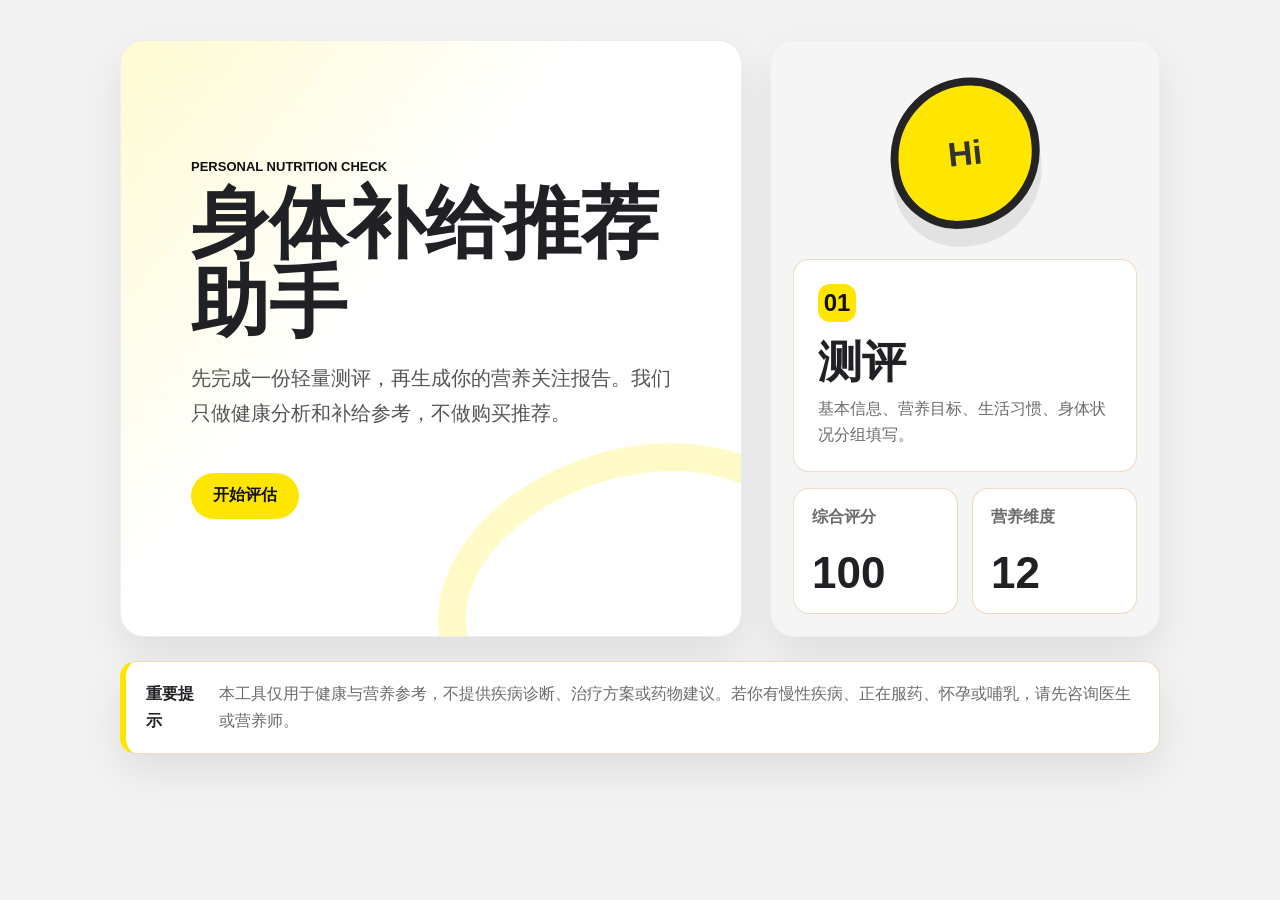
==== 2026_05/index.html @ 904994fc "111" ====
<!DOCTYPE html>
<html lang="zh-CN">
<head>
  <meta charset="UTF-8">
  <meta name="viewport" content="width=device-width, initial-scale=1.0">
  <title>身体补给推荐助手</title>
  <link rel="stylesheet" href="style.css">
</head>
<body>
  <main class="app-shell">
    <section class="hero" id="hero">
      <div class="hero-copy">
        <p class="eyebrow">Personal Nutrition Check</p>
        <h1>身体补给推荐助手</h1>
        <p class="hero-text">先完成一份轻量测评，再生成你的营养关注报告。我们只做健康分析和补给参考，不做购买推荐。</p>
        <div class="hero-actions">
          <button class="primary-btn" id="startBtn">开始评估</button>
        </div>
      </div>
      <div class="hero-panel" aria-label="评估摘要示意">
        <div class="lemon-orbit" aria-hidden="true">
          <div class="lemon-face">Hi</div>
        </div>
        <div class="wellness-card main">
          <span class="spark">01</span>
          <strong>测评</strong>
          <p>基本信息、营养目标、生活习惯、身体状况分组填写。</p>
        </div>
        <div class="mini-stats">
          <div class="metric-card peach">
            <span>综合评分</span>
            <strong>100</strong>
          </div>
          <div class="metric-card mint">
            <span>营养维度</span>
            <strong>12</strong>
          </div>
        </div>
      </div>
    </section>

    <section class="notice">
      <strong>重要提示</strong>
      <span>本工具仅用于健康与营养参考，不提供疾病诊断、治疗方案或药物建议。若你有慢性疾病、正在服药、怀孕或哺乳，请先咨询医生或营养师。</span>
    </section>

    <section class="assessment" id="assessment" hidden>
      <header class="assessment-header">
        <div>
          <p class="eyebrow">Questionnaire</p>
          <h2 id="stepTitle">基本信息</h2>
          <p class="step-hint" id="stepHint">先了解你的基础状态，后面的推荐会更准确。</p>
        </div>
        <span class="step-count" id="stepCount">1 / 4</span>
      </header>

      <nav class="stage-map" id="stageMap" aria-label="问卷阶段">
        <span>基本信息</span>
        <span>健康状况</span>
        <span>生活习惯</span>
        <span>生成报告</span>
      </nav>

      <div class="progress-track" aria-hidden="true">
        <div class="progress-fill" id="progressFill"></div>
      </div>
      <p class="form-message" id="formMessage" role="alert"></p>

      <form id="healthForm" novalidate>
        <div class="form-step active" data-step="0">
          <div class="field-grid">
            <label class="field">
              <span>性别</span>
              <select name="gender" required>
                <option value="">请选择</option>
                <option value="male">男</option>
                <option value="female">女</option>
                <option value="other">其他</option>
                <option value="unknown">不愿透露</option>
              </select>
            </label>
            <label class="field">
              <span>年龄段</span>
              <select name="ageGroup" required>
                <option value="">请选择</option>
                <option value="under18">18 岁以下</option>
                <option value="18-30">18-30</option>
                <option value="31-45">31-45</option>
                <option value="46-60">46-60</option>
                <option value="60plus">60 岁以上</option>
              </select>
            </label>
            <label class="field">
              <span>饮食类型</span>
              <select name="dietType" required>
                <option value="">请选择</option>
                <option value="normal">普通饮食</option>
                <option value="vegetarian">素食</option>
                <option value="vegan">纯素</option>
                <option value="lowSugar">控糖饮食</option>
                <option value="lowSalt">低盐饮食</option>
                <option value="highProtein">高蛋白饮食</option>
              </select>
            </label>
            <label class="field">
              <span>身高</span>
              <input type="number" name="height" min="120" max="230" placeholder="例如 168 cm" required>
            </label>
            <label class="field">
              <span>体重</span>
              <input type="number" name="weight" min="30" max="220" placeholder="例如 58 kg" required>
            </label>
            <fieldset class="field goal-field">
              <legend>主要目标（可多选）</legend>
              <div class="multi-choice-grid">
                <label class="choice chip-choice"><input type="checkbox" name="goals" value="energy">提升精力</label>
                <label class="choice chip-choice"><input type="checkbox" name="goals" value="skin">皮肤与状态</label>
                <label class="choice chip-choice"><input type="checkbox" name="goals" value="eye">护眼疲劳</label>
                <label class="choice chip-choice"><input type="checkbox" name="goals" value="fitness">运动恢复</label>
                <label class="choice chip-choice"><input type="checkbox" name="goals" value="immunity">免疫支持</label>
                <label class="choice chip-choice"><input type="checkbox" name="goals" value="general">综合健康</label>
              </div>
            </fieldset>
            <label class="field">
              <span>平均睡眠时长</span>
              <select name="sleepHours" required>
                <option value="">请选择</option>
                <option value="under5">少于 5 小时</option>
                <option value="5-6">5-6 小时</option>
                <option value="6-7">6-7 小时</option>
                <option value="7-8">7-8 小时</option>
                <option value="8plus">8 小时以上</option>
              </select>
            </label>
            <label class="field">
              <span>每周运动频率</span>
              <select name="exerciseFreq" required>
                <option value="">请选择</option>
                <option value="none">几乎不运动</option>
                <option value="1-2">1-2 次</option>
                <option value="3-4">3-4 次</option>
                <option value="5plus">5 次以上</option>
              </select>
            </label>
            <label class="field">
              <span>特殊状态</span>
              <select name="specialStatus" required>
                <option value="">请选择</option>
                <option value="none">无</option>
                <option value="pregnant">怀孕</option>
                <option value="preparing">备孕</option>
                <option value="breastfeeding">哺乳</option>
                <option value="unknown">不愿透露</option>
              </select>
            </label>
            <label class="field">
              <span>近期体检情况</span>
              <select name="checkup" required>
                <option value="">请选择</option>
                <option value="recent">半年内体检过</option>
                <option value="year">一年内体检过</option>
                <option value="long">超过一年未体检</option>
                <option value="never">很少体检</option>
              </select>
            </label>
          </div>
        </div>

        <div class="form-step" data-step="1">
          <div class="question-list" id="healthRiskQuestions"></div>
        </div>

        <div class="form-step" data-step="2">
          <div class="question-list" id="lifestyleQuestions"></div>
        </div>

        <div class="form-step" data-step="3">
          <div class="review-box">
            <div class="review-icon">OK</div>
            <h3>准备生成你的营养关注报告</h3>
            <p>报告会综合基础信息、健康风险、生活习惯和饮食偏好，给出关注维度、可能适合了解的营养素、食物优先建议和补剂注意事项。</p>
            <button class="primary-btn" type="button" id="submitBtn">生成建议</button>
          </div>
        </div>

        <footer class="form-actions">
          <button class="secondary-btn" type="button" id="prevBtn">上一步</button>
          <button class="primary-btn" type="button" id="nextBtn">下一步</button>
        </footer>
      </form>
    </section>

    <section class="results" id="results" hidden>
      <header class="results-header">
        <div>
          <p class="eyebrow">Personal Report</p>
          <h2>你的营养关注报告</h2>
          <p class="step-hint">这是一份参考报告，重点是帮助你发现习惯和营养关注点。</p>
        </div>
        <button class="secondary-btn" id="restartBtn">重新评估</button>
      </header>
      <section class="summary-page" id="summaryPage">
        <aside class="summary-panel">
          <h3>健康画像</h3>
          <div id="summaryTags" class="tag-list"></div>
          <div class="bmi-card" id="bmiCard"></div>
          <div class="supplement-push" id="supplementPush"></div>
          <div class="summary-advice" id="summaryAdvice"></div>
          <div class="score-list" id="scoreList"></div>
        </aside>
        <button class="primary-btn detail-report-btn" id="detailReportBtn" type="button">生成详细报告</button>
      </section>
      <div class="result-layout" id="detailReport" hidden>
        <div class="recommendation-area">
          <div class="safety-card" id="safetyCard"></div>
          <div class="analysis-card" id="analysisCard"></div>
          <div class="recommendation-grid" id="recommendationGrid"></div>
          <div class="action-card">
            <h3>下一步行动</h3>
            <ul id="actionList"></ul>
          </div>
        </div>
      </div>
    </section>
  </main>

  <script src="script.js"></script>
</body>
</html>
---- 2026_05/style.css ----
:root {
  color-scheme: light;
  --bg: #f2f2f2;
  --surface: #ffffff;
  --surface-strong: #ffffff;
  --surface-warm: #fff7d1;
  --ink: #202124;
  --muted: #6b6b6b;
  --line: #e6e6e6;
  --orange: #ffe600;
  --orange-dark: #202124;
  --coral: #ffe600;
  --yellow: #ffe600;
  --mint: #2dbb74;
  --blue: #5d8fd6;
  --red: #c6423a;
  --shadow: 0 18px 40px rgba(0, 0, 0, 0.08);
}

* {
  box-sizing: border-box;
}

body {
  margin: 0;
  font-family: "Microsoft YaHei", "PingFang SC", Arial, sans-serif;
  background: var(--bg);
  color: var(--ink);
}

button,
select,
input {
  font: inherit;
}

.app-shell {
  width: min(1160px, calc(100% - 32px));
  margin: 0 auto;
  padding: 40px 0 56px;
}

.hero {
  display: grid;
  grid-template-columns: minmax(0, 1.2fr) minmax(320px, 0.8fr);
  gap: 28px;
  align-items: stretch;
  min-height: 460px;
}

.hero-copy,
.hero-panel,
.assessment,
.results,
.notice {
  position: relative;
  overflow: hidden;
  background: rgba(255, 250, 244, 0.92);
  border: 1px solid rgba(240, 216, 190, 0.95);
  box-shadow: var(--shadow);
}

.hero-copy::before,
.assessment::before,
.results::before {
  content: "";
  position: absolute;
  inset: 0 0 auto;
  height: 8px;
  background: linear-gradient(90deg, var(--orange), var(--yellow), var(--mint), var(--blue));
}

.hero-copy {
  display: flex;
  flex-direction: column;
  justify-content: center;
  padding: clamp(34px, 6vw, 70px);
  border-radius: 18px;
}

.hero-copy::after {
  content: "";
  position: absolute;
  right: -70px;
  bottom: -54px;
  width: 260px;
  height: 170px;
  border: 22px solid rgba(255, 111, 97, 0.16);
  border-radius: 36px;
  transform: rotate(-18deg);
}

.eyebrow {
  margin: 0 0 10px;
  color: var(--orange-dark);
  font-size: 13px;
  font-weight: 800;
  letter-spacing: 0;
  text-transform: uppercase;
}

h1,
h2,
h3,
p {
  margin-top: 0;
}

h1 {
  max-width: 760px;
  margin-bottom: 18px;
  font-size: clamp(42px, 7vw, 78px);
  line-height: 1.02;
  letter-spacing: 0;
}

h2 {
  margin-bottom: 6px;
  font-size: 32px;
  line-height: 1.2;
}

h3 {
  margin-bottom: 12px;
  font-size: 20px;
}

.hero-text {
  position: relative;
  z-index: 1;
  max-width: 700px;
  color: var(--muted);
  font-size: 20px;
  line-height: 1.75;
}

.hero-actions {
  position: relative;
  z-index: 1;
  display: flex;
  flex-wrap: wrap;
  gap: 14px;
  align-items: center;
  margin-top: 22px;
}

.primary-btn,
.secondary-btn {
  min-height: 46px;
  border: 0;
  border-radius: 12px;
  padding: 0 22px;
  cursor: pointer;
  font-weight: 800;
  transition: transform 0.18s ease, background 0.18s ease, border-color 0.18s ease, box-shadow 0.18s ease;
}

.primary-btn {
  background: linear-gradient(135deg, var(--orange), var(--coral));
  color: #fff;
  box-shadow: 0 12px 24px rgba(240, 122, 63, 0.25);
}

.primary-btn:hover {
  transform: translateY(-2px);
  box-shadow: 0 16px 30px rgba(240, 122, 63, 0.3);
}

.secondary-btn {
  background: var(--surface-strong);
  color: var(--orange-dark);
  border: 1px solid var(--line);
}

.secondary-btn:hover {
  border-color: var(--orange);
  transform: translateY(-1px);
}

.ghost-link {
  color: var(--orange-dark);
  font-weight: 800;
  text-decoration: none;
}

.hero-chips,
.vibe-strip,
.tag-list,
.nutrients {
  display: flex;
  flex-wrap: wrap;
  gap: 8px;
}

.hero-chips {
  position: relative;
  z-index: 1;
  margin-top: 26px;
}

.hero-chips span,
.vibe-strip span,
.tag,
.nutrient {
  display: inline-flex;
  align-items: center;
  min-height: 32px;
  border-radius: 999px;
  padding: 0 12px;
  background: rgba(255, 233, 201, 0.95);
  color: var(--orange-dark);
  font-size: 14px;
  font-weight: 800;
}

.hero-panel {
  display: grid;
  gap: 16px;
  padding: 22px;
  border-radius: 18px;
}

.wellness-card,
.metric-card {
  border: 1px solid rgba(240, 216, 190, 0.95);
  border-radius: 16px;
  background: var(--surface-strong);
}

.wellness-card.main {
  min-height: 210px;
  padding: 24px;
  background:
    linear-gradient(135deg, rgba(255, 233, 201, 0.95), rgba(255, 250, 244, 0.92)),
    var(--surface-warm);
}

.spark {
  display: inline-flex;
  width: 38px;
  height: 38px;
  align-items: center;
  justify-content: center;
  margin-bottom: 18px;
  border-radius: 12px;
  background: var(--mint);
  color: #fff;
  font-size: 24px;
  font-weight: 900;
}

.wellness-card strong {
  display: block;
  font-size: 66px;
  line-height: 1;
}

.wellness-card p {
  margin: 12px 0 0;
  color: var(--muted);
  line-height: 1.6;
}

.mini-stats {
  display: grid;
  grid-template-columns: repeat(2, minmax(0, 1fr));
  gap: 14px;
}

.metric-card {
  display: flex;
  min-height: 126px;
  flex-direction: column;
  justify-content: space-between;
  padding: 18px;
}

.metric-card.peach {
  background: #fff0df;
}

.metric-card.mint {
  background: #e5f6ee;
}

.metric-card span {
  color: var(--muted);
  font-weight: 800;
}

.metric-card strong {
  font-size: 44px;
  line-height: 1;
}

.notice {
  display: flex;
  gap: 14px;
  margin: 24px 0;
  padding: 18px 20px;
  border-left: 6px solid var(--yellow);
  border-radius: 16px;
  line-height: 1.7;
}

.notice span,
.step-hint {
  color: var(--muted);
}

.assessment,
.results {
  border-radius: 18px;
  padding: 30px;
}

.assessment-header,
.results-header,
.form-actions {
  display: flex;
  align-items: center;
  justify-content: space-between;
  gap: 16px;
}

.step-count {
  color: var(--orange-dark);
  font-size: 22px;
  font-weight: 900;
}

.progress-track {
  height: 12px;
  margin: 20px 0 16px;
  overflow: hidden;
  border-radius: 999px;
  background: #f7dfc7;
}

.progress-fill {
  height: 100%;
  width: 25%;
  border-radius: inherit;
  background: linear-gradient(90deg, var(--orange), var(--yellow), var(--mint));
  transition: width 0.25s ease;
}

.form-message {
  min-height: 24px;
  margin-bottom: 12px;
  color: var(--red);
  font-weight: 800;
}

.form-step {
  display: none;
}

.form-step.active {
  display: block;
}

.field-grid {
  display: grid;
  grid-template-columns: repeat(2, minmax(0, 1fr));
  gap: 16px;
}

.field,
.question-card,
.review-box,
.safety-card,
.analysis-card,
.action-card,
.summary-panel,
.recommend-card {
  border: 1px solid var(--line);
  border-radius: 16px;
  background: rgba(255, 255, 255, 0.78);
}

.field,
.question-card {
  transition: border-color 0.18s ease, box-shadow 0.18s ease, transform 0.18s ease;
}

.field {
  display: grid;
  gap: 10px;
  padding: 16px;
}

.field span,
.question-title,
.mini-title {
  font-weight: 900;
}

.mini-title {
  margin-top: 14px;
  margin-bottom: 8px;
  color: var(--orange-dark);
  font-size: 13px;
}

select {
  width: 100%;
  min-height: 44px;
  border: 1px solid var(--line);
  border-radius: 12px;
  padding: 0 12px;
  background: #fff;
  color: var(--ink);
}

.question-list {
  display: grid;
  gap: 14px;
}

.question-card {
  padding: 16px;
}

.question-card:hover,
.field:hover {
  transform: translateY(-1px);
  box-shadow: 0 12px 26px rgba(132, 72, 28, 0.08);
}

.is-missing {
  border-color: var(--red);
  box-shadow: 0 0 0 4px rgba(198, 66, 58, 0.12);
}

.option-row {
  display: grid;
  grid-template-columns: repeat(4, minmax(0, 1fr));
  gap: 10px;
  margin-top: 12px;
}

.option-row.frequency {
  grid-template-columns: repeat(5, minmax(0, 1fr));
}

.choice {
  position: relative;
  display: flex;
  min-height: 44px;
  align-items: center;
  justify-content: center;
  border: 1px solid var(--line);
  border-radius: 12px;
  padding: 8px 10px;
  background: rgba(255, 250, 244, 0.7);
  color: var(--muted);
  cursor: pointer;
  text-align: center;
  transition: background 0.18s ease, border-color 0.18s ease, color 0.18s ease, transform 0.18s ease;
}

.choice:hover {
  border-color: var(--orange);
  transform: translateY(-1px);
}

.choice input {
  position: absolute;
  opacity: 0;
  pointer-events: none;
}

.choice:has(input:checked) {
  background: #ffe2c2;
  border-color: var(--orange);
  color: var(--orange-dark);
  font-weight: 900;
}

.review-box {
  padding: 34px;
  text-align: center;
}

.review-icon {
  display: inline-flex;
  width: 58px;
  height: 58px;
  align-items: center;
  justify-content: center;
  margin-bottom: 14px;
  border-radius: 18px;
  background: linear-gradient(135deg, var(--mint), var(--blue));
  color: #fff;
  font-weight: 900;
}

.review-box p,
.safety-card p,
.analysis-card p,
.recommend-card p,
.action-card li {
  color: var(--muted);
  line-height: 1.7;
}

.form-actions {
  margin-top: 24px;
}

.result-layout {
  display: grid;
  grid-template-columns: 1fr;
  gap: 20px;
  margin-top: 22px;
}

.summary-page {
  display: grid;
  gap: 22px;
  max-width: 720px;
  margin: 22px auto 0;
}

.summary-page .summary-panel {
  min-height: 620px;
}

.detail-report-btn {
  width: min(420px, 100%);
  margin: 0 auto;
}

.summary-panel,
.safety-card,
.analysis-card,
.action-card,
.recommend-card {
  padding: 18px;
}

.recommendation-area {
  display: grid;
  gap: 16px;
}

.safety-card {
  border-left: 6px solid var(--yellow);
}

.safety-card.high-risk {
  border-left-color: var(--red);
}

.recommendation-grid {
  display: grid;
  grid-template-columns: repeat(2, minmax(0, 1fr));
  gap: 16px;
}

.level {
  display: inline-flex;
  margin-bottom: 10px;
  border-radius: 999px;
  padding: 6px 10px;
  background: rgba(93, 143, 214, 0.14);
  color: var(--blue);
  font-size: 13px;
  font-weight: 900;
}

.level.high {
  background: rgba(240, 122, 63, 0.16);
  color: var(--orange-dark);
}

.nutrient {
  background: #fff0df;
}

.food-line {
  margin-bottom: 0;
}

.score-list {
  display: grid;
  gap: 12px;
  margin-top: 20px;
}

.score-row {
  display: grid;
  grid-template-columns: 1fr auto;
  gap: 8px;
  align-items: center;
}

.score-row span {
  color: var(--muted);
  font-size: 14px;
  font-weight: 800;
}

.score-row strong {
  color: var(--orange-dark);
}

.score-bar {
  grid-column: 1 / -1;
  height: 9px;
  overflow: hidden;
  border-radius: 999px;
  background: #f7dfc7;
}

.score-bar i {
  display: block;
  height: 100%;
  border-radius: inherit;
  background: linear-gradient(90deg, var(--orange), var(--yellow));
}

.action-card ul {
  margin: 0;
  padding-left: 20px;
}

@media (max-width: 860px) {
  .app-shell {
    width: min(100% - 20px, 720px);
    padding: 20px 0 40px;
  }

  .hero,
  .result-layout,
  .recommendation-grid,
  .field-grid,
  .mini-stats {
    grid-template-columns: 1fr;
  }

  .hero {
    min-height: auto;
  }

  .hero-copy,
  .assessment,
  .results {
    padding: 22px;
  }

  .notice,
  .assessment-header,
  .results-header,
  .form-actions {
    align-items: stretch;
    flex-direction: column;
  }

  .option-row,
  .option-row.frequency {
    grid-template-columns: 1fr 1fr;
  }

  .primary-btn,
  .secondary-btn {
    width: 100%;
  }
}

@media (max-width: 460px) {
  h1 {
    font-size: 38px;
  }

  h2 {
    font-size: 28px;
  }

  .option-row,
  .option-row.frequency {
    grid-template-columns: 1fr;
  }
}

/* LemonBox-inspired assessment styling: clean, bright, and non-commercial. */
.app-shell {
  width: min(1040px, calc(100% - 28px));
}

.hero {
  grid-template-columns: minmax(0, 1fr) 390px;
}

.hero-copy,
.hero-panel,
.assessment,
.results {
  border-radius: 24px;
  border-color: #eeeeee;
}

.hero-copy::before,
.assessment::before,
.results::before {
  height: 0;
}

.hero-copy {
  background:
    linear-gradient(130deg, rgba(255, 230, 0, 0.18), transparent 42%),
    #ffffff;
}

.hero-copy::after {
  right: -88px;
  bottom: -90px;
  width: 340px;
  height: 220px;
  border: 28px solid rgba(255, 230, 0, 0.22);
  border-radius: 50%;
}

.eyebrow {
  color: #111111;
}

.hero-text {
  color: #555555;
}

.primary-btn {
  border-radius: 999px;
  background: var(--yellow);
  color: #111111;
  box-shadow: none;
}

.primary-btn:hover {
  background: #ffed32;
  box-shadow: 0 12px 28px rgba(255, 230, 0, 0.32);
}

.secondary-btn {
  border-radius: 999px;
  color: #111111;
}

.hero-panel {
  background: #f5f5f5;
}

.lemon-orbit {
  display: grid;
  min-height: 180px;
  place-items: center;
}

.lemon-face {
  display: grid;
  width: 150px;
  height: 150px;
  place-items: center;
  border: 8px solid #242424;
  border-radius: 56% 48% 54% 46%;
  background: var(--yellow);
  color: #333333;
  font-size: 34px;
  font-weight: 900;
  box-shadow: 0 18px 0 rgba(0, 0, 0, 0.08);
  transform: rotate(-6deg);
}

.wellness-card.main {
  min-height: auto;
  background: #ffffff;
}

.wellness-card strong {
  font-size: 44px;
}

.spark {
  background: var(--yellow);
  color: #111111;
}

.metric-card.peach,
.metric-card.mint {
  background: #ffffff;
}

.vibe-strip span,
.tag,
.nutrient {
  background: #f6f6f6;
  color: #252525;
}

.notice {
  background: #ffffff;
  border-left-color: var(--yellow);
}

.assessment {
  min-height: 720px;
  background: #f3f3f3;
}

.assessment-header {
  padding-bottom: 10px;
  text-align: center;
}

.assessment-header > div {
  width: 100%;
}

.step-count {
  min-width: 62px;
  color: #202124;
}

.stage-map {
  display: grid;
  grid-template-columns: repeat(4, 1fr);
  gap: 10px;
  margin: 12px 0 18px;
}

.stage-map span {
  position: relative;
  display: grid;
  min-height: 42px;
  place-items: center;
  color: #777777;
  font-size: 14px;
  font-weight: 900;
}

.stage-map span::before {
  content: "";
  width: 18px;
  height: 18px;
  margin-bottom: 4px;
  border: 3px solid #2a2a2a;
  border-radius: 50%;
  background: #f3f3f3;
}

.stage-map span.is-done::before,
.stage-map span.is-current::before {
  border-color: var(--yellow);
  background: var(--yellow);
}

.stage-map span.is-done::after {
  content: "✓";
  position: absolute;
  top: 1px;
  color: #111111;
  font-size: 18px;
}

.progress-track {
  height: 18px;
  margin-top: 8px;
  background: #ffffff;
}

.progress-fill {
  background: var(--yellow);
}

.field-grid {
  max-width: 760px;
  margin: 0 auto;
}

.field,
.question-card {
  background: transparent;
  border: 0;
  box-shadow: none;
}

.field:hover,
.question-card:hover {
  transform: none;
  box-shadow: none;
}

.field span,
.question-title {
  display: block;
  margin-bottom: 20px;
  color: #202124;
  font-size: clamp(24px, 4vw, 38px);
  line-height: 1.25;
  text-align: center;
}

.field-grid .field {
  padding: 18px;
  border-radius: 22px;
  background: #ffffff;
}

.field-grid .field span {
  margin-bottom: 8px;
  color: #5f5f5f;
  font-size: 15px;
  line-height: 1.4;
  text-align: left;
}

.field-grid select,
.field-grid input {
  min-height: 54px;
  border: 1px solid #efefef;
  font-size: 17px;
  font-weight: 700;
}

select,
input,
.choice {
  min-height: 76px;
  border: 0;
  border-radius: 999px;
  background: #ffffff;
  color: #202124;
  font-size: 22px;
  font-weight: 800;
}

input {
  width: 100%;
  padding: 0 22px;
}

.goal-field {
  grid-column: 1 / -1;
}

.goal-field legend {
  margin-bottom: 12px;
  color: #5f5f5f;
  font-size: 15px;
  font-weight: 900;
}

.multi-choice-grid {
  display: grid;
  grid-template-columns: repeat(3, minmax(0, 1fr));
  gap: 12px;
}

.chip-choice {
  min-height: 58px;
  font-size: 17px;
}

.option-row,
.option-row.frequency {
  grid-template-columns: repeat(2, minmax(0, 1fr));
  max-width: 760px;
  margin: 0 auto;
}

.choice:has(input:checked) {
  background: #202124;
  color: #ffffff;
  border-color: #202124;
}

.form-actions {
  max-width: 620px;
  margin: 32px auto 0;
}

.review-box {
  max-width: 720px;
  margin: 0 auto;
  background: #ffffff;
}

.review-icon {
  background: var(--yellow);
  color: #111111;
}

.results {
  background: #f3f3f3;
}

.result-layout {
  grid-template-columns: 300px minmax(0, 1fr);
}

.summary-panel,
.safety-card,
.analysis-card,
.action-card,
.recommend-card {
  border: 0;
  border-radius: 22px;
  background: #ffffff;
}

.bmi-card,
.supplement-push,
.summary-advice {
  margin-top: 18px;
  padding: 16px;
  border-radius: 18px;
  background: #f7f7f7;
}

.bmi-card span {
  color: #777777;
  font-size: 13px;
  font-weight: 900;
}

.bmi-card strong {
  display: block;
  margin: 8px 0;
  font-size: 42px;
  line-height: 1;
  text-decoration: underline;
  text-decoration-color: var(--yellow);
  text-decoration-thickness: 9px;
  text-underline-offset: -4px;
}

.bmi-card p,
.supplement-push p,
.summary-advice li {
  margin-bottom: 0;
  color: #666666;
  line-height: 1.65;
}

.supplement-push h4,
.summary-advice h4 {
  margin: 0 0 8px;
  font-size: 18px;
}

.summary-advice ul {
  margin: 0;
  padding-left: 20px;
}

.push-list {
  display: flex;
  flex-wrap: wrap;
  gap: 8px;
  margin-top: 12px;
}

.push-list span {
  display: inline-flex;
  min-height: 32px;
  align-items: center;
  border-radius: 999px;
  padding: 0 12px;
  background: var(--yellow);
  color: #111111;
  font-size: 13px;
  font-weight: 900;
}

.analysis-card {
  padding: 24px;
}

.report-score {
  display: grid;
  grid-template-columns: minmax(0, 1fr) 280px;
  gap: 22px;
  align-items: center;
}

.report-score h3 strong {
  display: inline-block;
  margin-left: 6px;
  font-size: 64px;
  line-height: 0.9;
  text-decoration: underline;
  text-decoration-color: var(--yellow);
  text-decoration-thickness: 12px;
  text-underline-offset: -5px;
}

.report-score h3 span {
  color: #777777;
  font-size: 22px;
}

.radar-chart {
  width: 100%;
  max-width: 280px;
}

.radar-grid polygon {
  fill: none;
  stroke: #d4d4d4;
  stroke-width: 2;
}

.radar-grid line {
  stroke: #dfdfdf;
}

.radar-grid text {
  fill: #555555;
  font-size: 13px;
  text-anchor: middle;
}

.radar-area {
  fill: rgba(255, 230, 0, 0.62);
  stroke: #ffe600;
  stroke-width: 3;
}

.radar-total {
  fill: #111111;
  font-size: 42px;
  text-anchor: middle;
}

.plan-card {
  display: grid;
  grid-template-columns: 150px minmax(0, 1fr);
  gap: 18px;
  padding: 18px;
}

.plan-visual {
  position: relative;
  min-height: 168px;
  border-radius: 14px;
  background: #f7e1e6;
  overflow: hidden;
}

.plan-visual img {
  width: 100%;
  height: 100%;
  display: block;
  object-fit: cover;
}

.plan-visual.eye,
.plan-visual.hydration,
.plan-visual.sleep {
  background: #e5f2f8;
}

.plan-visual.bone,
.plan-visual.fitness,
.plan-visual.heart {
  background: #c8eda4;
}

.plan-visual.sugar,
.plan-visual.digestive,
.plan-visual.fiber {
  background: #fff1b8;
}

.plan-visual.stress,
.plan-visual.skin,
.plan-visual.antioxidant {
  background: #f7dce4;
}

.plan-content h3 {
  font-size: 26px;
}

@keyframes floatLemon {
  0%, 100% {
    transform: translateY(0) rotate(-6deg);
  }
  50% {
    transform: translateY(-12px) rotate(4deg);
  }
}

@keyframes softPop {
  from {
    opacity: 0;
    transform: translateY(18px);
  }
  to {
    opacity: 1;
    transform: translateY(0);
  }
}

@keyframes glowPulse {
  0%, 100% {
    box-shadow: 0 0 0 rgba(255, 230, 0, 0);
  }
  50% {
    box-shadow: 0 0 0 10px rgba(255, 230, 0, 0.18);
  }
}

.lemon-face {
  animation: floatLemon 3.8s ease-in-out infinite;
}

.hero-copy,
.hero-panel,
.assessment,
.results,
.recommend-card,
.summary-panel {
  animation: softPop 0.45s ease both;
}

.primary-btn {
  animation: glowPulse 2.8s ease-in-out infinite;
}

.choice:has(input:checked),
.stage-map span.is-current::before {
  animation: glowPulse 1.8s ease-in-out infinite;
}

.level {
  background: #f3f3f3;
  color: #202124;
}

.level.high {
  background: var(--yellow);
  color: #202124;
}

.safety-card {
  border-left-color: var(--yellow);
}

@media (max-width: 860px) {
  .hero,
  .report-score,
  .plan-card {
    grid-template-columns: 1fr;
  }

  .assessment {
    min-height: 680px;
  }

  .assessment-header {
    align-items: center;
  }

  .stage-map span {
    font-size: 12px;
  }

  .option-row,
  .option-row.frequency {
    grid-template-columns: 1fr;
  }

  select,
  input,
  .choice {
    min-height: 64px;
    font-size: 19px;
  }

  .multi-choice-grid {
    grid-template-columns: 1fr 1fr;
  }

  .plan-visual {
    min-height: 140px;
  }
}
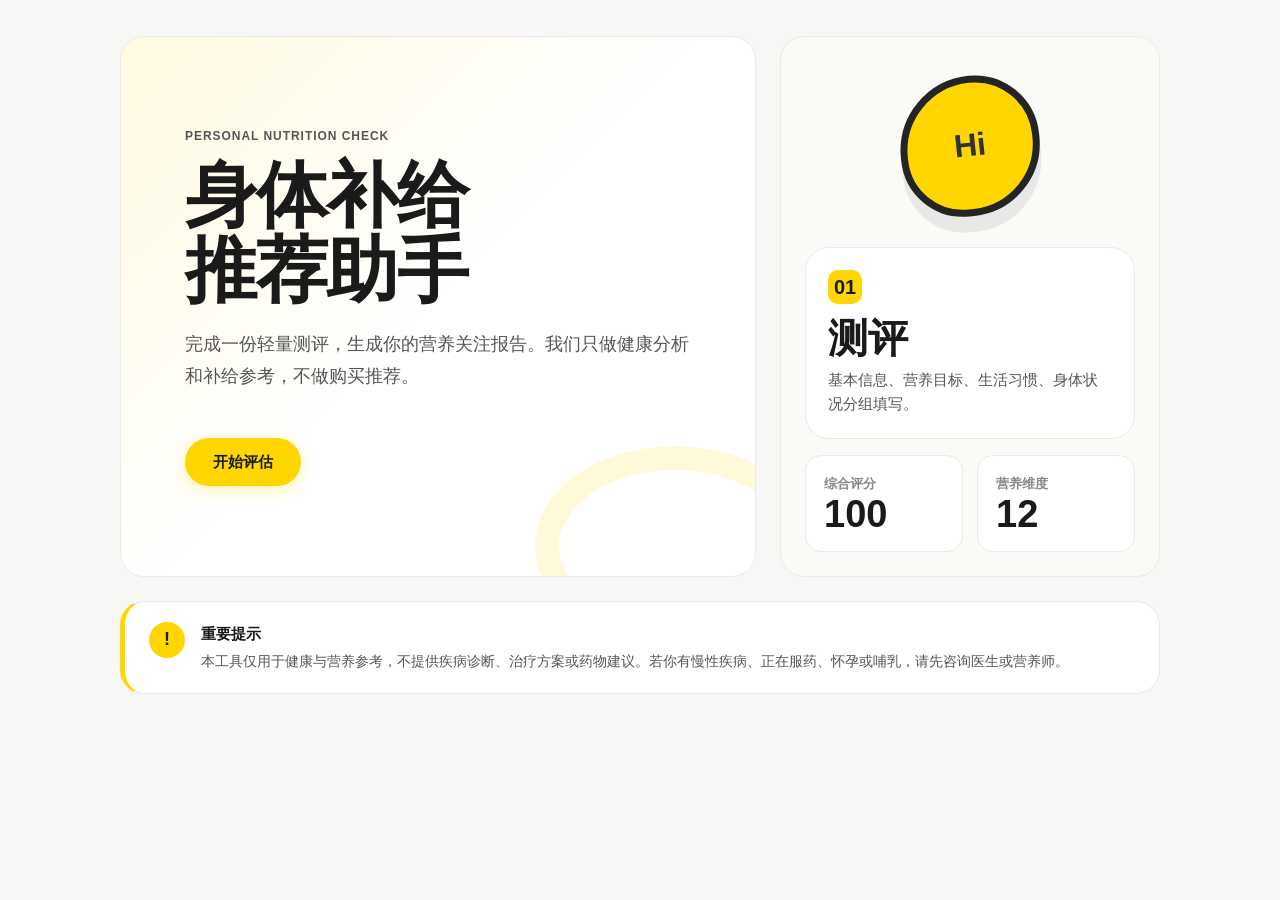
==== commit 28943ec2: "增加了好几个内容" ====
--- a/2026_05/index.html
+++ b/2026_05/index.html
@@ -7,18 +7,21 @@
   <link rel="stylesheet" href="style.css">
 </head>
 <body>
+  <a href="#assessment" class="skip-link">跳到主要内容</a>
+
   <main class="app-shell">
-    <section class="hero" id="hero">
+    <!-- ===== Hero ===== -->
+    <section class="hero" id="hero" aria-labelledby="heroTitle">
       <div class="hero-copy">
         <p class="eyebrow">Personal Nutrition Check</p>
-        <h1>身体补给推荐助手</h1>
-        <p class="hero-text">先完成一份轻量测评，再生成你的营养关注报告。我们只做健康分析和补给参考，不做购买推荐。</p>
+        <h1 id="heroTitle">身体补给<br>推荐助手</h1>
+        <p class="hero-text">完成一份轻量测评，生成你的营养关注报告。我们只做健康分析和补给参考，不做购买推荐。</p>
         <div class="hero-actions">
-          <button class="primary-btn" id="startBtn">开始评估</button>
-        </div>
-      </div>
-      <div class="hero-panel" aria-label="评估摘要示意">
-        <div class="lemon-orbit" aria-hidden="true">
+          <button class="primary-btn" id="startBtn" aria-label="开始健康评估">开始评估</button>
+        </div>
+      </div>
+      <div class="hero-panel" aria-hidden="true">
+        <div class="lemon-orbit">
           <div class="lemon-face">Hi</div>
         </div>
         <div class="wellness-card main">
@@ -39,34 +42,40 @@
       </div>
     </section>
 
-    <section class="notice">
-      <strong>重要提示</strong>
-      <span>本工具仅用于健康与营养参考，不提供疾病诊断、治疗方案或药物建议。若你有慢性疾病、正在服药、怀孕或哺乳，请先咨询医生或营养师。</span>
-    </section>
-
-    <section class="assessment" id="assessment" hidden>
+    <!-- ===== Notice ===== -->
+    <section class="notice" aria-label="重要提示">
+      <div class="notice-icon" aria-hidden="true">!</div>
+      <div>
+        <strong>重要提示</strong>
+        <p>本工具仅用于健康与营养参考，不提供疾病诊断、治疗方案或药物建议。若你有慢性疾病、正在服药、怀孕或哺乳，请先咨询医生或营养师。</p>
+      </div>
+    </section>
+
+    <!-- ===== Assessment ===== -->
+    <section class="assessment" id="assessment" hidden aria-labelledby="stepTitle">
       <header class="assessment-header">
         <div>
           <p class="eyebrow">Questionnaire</p>
           <h2 id="stepTitle">基本信息</h2>
           <p class="step-hint" id="stepHint">先了解你的基础状态，后面的推荐会更准确。</p>
         </div>
-        <span class="step-count" id="stepCount">1 / 4</span>
+        <span class="step-count" id="stepCount" aria-live="polite">1 / 4</span>
       </header>
 
       <nav class="stage-map" id="stageMap" aria-label="问卷阶段">
         <span>基本信息</span>
         <span>健康状况</span>
         <span>生活习惯</span>
-        <span>生成报告</span>
+        <span>确认提交</span>
       </nav>
 
-      <div class="progress-track" aria-hidden="true">
+      <div class="progress-track" role="progressbar" aria-valuenow="25" aria-valuemin="0" aria-valuemax="100" aria-label="问卷完成进度">
         <div class="progress-fill" id="progressFill"></div>
       </div>
       <p class="form-message" id="formMessage" role="alert"></p>
 
       <form id="healthForm" novalidate>
+        <!-- Step 0: Basic Info -->
         <div class="form-step active" data-step="0">
           <div class="field-grid">
             <label class="field">
@@ -103,12 +112,14 @@
               </select>
             </label>
             <label class="field">
-              <span>身高</span>
-              <input type="number" name="height" min="120" max="230" placeholder="例如 168 cm" required>
-            </label>
-            <label class="field">
-              <span>体重</span>
-              <input type="number" name="weight" min="30" max="220" placeholder="例如 58 kg" required>
+              <span>身高 (cm)</span>
+              <input type="number" name="height" min="120" max="230" placeholder="例如 168" required>
+              <span class="field-hint" id="heightHint"></span>
+            </label>
+            <label class="field">
+              <span>体重 (kg)</span>
+              <input type="number" name="weight" min="30" max="220" placeholder="例如 58" required>
+              <span class="field-hint" id="weightHint"></span>
             </label>
             <fieldset class="field goal-field">
               <legend>主要目标（可多选）</legend>
@@ -166,17 +177,20 @@
           </div>
         </div>
 
+        <!-- Step 1: Health Risks -->
         <div class="form-step" data-step="1">
           <div class="question-list" id="healthRiskQuestions"></div>
         </div>
 
+        <!-- Step 2: Lifestyle -->
         <div class="form-step" data-step="2">
           <div class="question-list" id="lifestyleQuestions"></div>
         </div>
 
+        <!-- Step 3: Confirm -->
         <div class="form-step" data-step="3">
           <div class="review-box">
-            <div class="review-icon">OK</div>
+            <div class="review-icon" aria-hidden="true">OK</div>
             <h3>准备生成你的营养关注报告</h3>
             <p>报告会综合基础信息、健康风险、生活习惯和饮食偏好，给出关注维度、可能适合了解的营养素、食物优先建议和补剂注意事项。</p>
             <button class="primary-btn" type="button" id="submitBtn">生成建议</button>
@@ -184,32 +198,42 @@
         </div>
 
         <footer class="form-actions">
-          <button class="secondary-btn" type="button" id="prevBtn">上一步</button>
-          <button class="primary-btn" type="button" id="nextBtn">下一步</button>
+          <button class="secondary-btn" type="button" id="prevBtn" aria-label="返回上一步">上一步</button>
+          <button class="primary-btn" type="button" id="nextBtn" aria-label="进入下一步">下一步</button>
         </footer>
       </form>
     </section>
 
-    <section class="results" id="results" hidden>
+    <!-- ===== Results ===== -->
+    <section class="results" id="results" hidden aria-labelledby="resultsTitle">
       <header class="results-header">
         <div>
           <p class="eyebrow">Personal Report</p>
-          <h2>你的营养关注报告</h2>
+          <h2 id="resultsTitle">你的营养关注报告</h2>
           <p class="step-hint">这是一份参考报告，重点是帮助你发现习惯和营养关注点。</p>
         </div>
-        <button class="secondary-btn" id="restartBtn">重新评估</button>
+        <div class="results-actions">
+          <button class="secondary-btn" id="editAnswersBtn">修改答案</button>
+          <button class="secondary-btn" id="exportBtn">导出报告</button>
+          <button class="secondary-btn" id="restartBtn">重新评估</button>
+        </div>
       </header>
+
+      <!-- Summary page -->
       <section class="summary-page" id="summaryPage">
         <aside class="summary-panel">
           <h3>健康画像</h3>
           <div id="summaryTags" class="tag-list"></div>
           <div class="bmi-card" id="bmiCard"></div>
           <div class="supplement-push" id="supplementPush"></div>
+          <div class="supplement-interaction-area" id="supplementInteractionArea"></div>
           <div class="summary-advice" id="summaryAdvice"></div>
           <div class="score-list" id="scoreList"></div>
         </aside>
-        <button class="primary-btn detail-report-btn" id="detailReportBtn" type="button">生成详细报告</button>
+        <button class="primary-btn detail-report-btn" id="detailReportBtn" type="button">查看详细报告</button>
       </section>
+
+      <!-- Detail report -->
       <div class="result-layout" id="detailReport" hidden>
         <div class="recommendation-area">
           <div class="safety-card" id="safetyCard"></div>
@@ -217,12 +241,15 @@
           <div class="recommendation-grid" id="recommendationGrid"></div>
           <div class="action-card">
             <h3>下一步行动</h3>
-            <ul id="actionList"></ul>
+            <div id="actionList"></div>
           </div>
         </div>
       </div>
     </section>
   </main>
+
+  <!-- Toast notification -->
+  <div class="toast" id="toast" role="status" aria-live="polite" hidden></div>
 
   <script src="script.js"></script>
 </body>
--- a/2026_05/style.css
+++ b/2026_05/style.css
@@ -1,136 +1,158 @@
+/* ==============================================
+   Health Supplement Advisor — Design System
+   LemonBox-inspired: clean, warm, trustworthy
+   ============================================== */
+
+/* ----- CSS Variables ----- */
 :root {
-  color-scheme: light;
-  --bg: #f2f2f2;
+  --yellow: #ffd600;
+  --yellow-light: #fff4b3;
+  --yellow-warm: #fff9db;
+  --ink: #1a1a1a;
+  --ink-secondary: #555555;
+  --ink-muted: #888888;
   --surface: #ffffff;
-  --surface-strong: #ffffff;
-  --surface-warm: #fff7d1;
-  --ink: #202124;
-  --muted: #6b6b6b;
-  --line: #e6e6e6;
-  --orange: #ffe600;
-  --orange-dark: #202124;
-  --coral: #ffe600;
-  --yellow: #ffe600;
-  --mint: #2dbb74;
-  --blue: #5d8fd6;
-  --red: #c6423a;
-  --shadow: 0 18px 40px rgba(0, 0, 0, 0.08);
-}
-
-* {
-  box-sizing: border-box;
-}
+  --bg: #f7f7f5;
+  --bg-warm: #fafaf7;
+  --line: #eaeaea;
+  --line-strong: #dcdcdc;
+  --red: #e04e3d;
+  --red-light: #fef0ee;
+  --green: #2ea87a;
+  --radius-sm: 10px;
+  --radius: 16px;
+  --radius-lg: 24px;
+  --radius-full: 999px;
+  --shadow-sm: 0 2px 8px rgba(0,0,0,0.04);
+  --shadow: 0 8px 30px rgba(0,0,0,0.07);
+  --shadow-lg: 0 20px 50px rgba(0,0,0,0.10);
+  --transition: 0.22s cubic-bezier(0.4, 0, 0.2, 1);
+}
+
+/* ----- Reset ----- */
+*, *::before, *::after { box-sizing: border-box; }
 
 body {
   margin: 0;
-  font-family: "Microsoft YaHei", "PingFang SC", Arial, sans-serif;
+  font-family: "PingFang SC", "Microsoft YaHei", -apple-system, BlinkMacSystemFont, "Segoe UI", sans-serif;
   background: var(--bg);
   color: var(--ink);
-}
-
-button,
-select,
-input {
+  line-height: 1.6;
+  -webkit-font-smoothing: antialiased;
+}
+
+button, select, input, textarea {
   font: inherit;
-}
-
+  color: inherit;
+}
+
+h1, h2, h3, p { margin-top: 0; }
+
+ul { padding-left: 20px; }
+
+/* ----- Skip Link ----- */
+.skip-link {
+  position: fixed;
+  top: -100%;
+  left: 16px;
+  z-index: 1000;
+  padding: 12px 20px;
+  border-radius: var(--radius-full);
+  background: var(--ink);
+  color: #fff;
+  font-weight: 700;
+  text-decoration: none;
+}
+.skip-link:focus { top: 16px; }
+
+/* ----- App Shell ----- */
 .app-shell {
-  width: min(1160px, calc(100% - 32px));
+  width: min(1040px, calc(100% - 28px));
   margin: 0 auto;
-  padding: 40px 0 56px;
-}
-
+  padding: 36px 0 64px;
+}
+
+/* ----- Hero Section ----- */
 .hero {
   display: grid;
-  grid-template-columns: minmax(0, 1.2fr) minmax(320px, 0.8fr);
-  gap: 28px;
+  grid-template-columns: minmax(0, 1fr) 380px;
+  gap: 24px;
   align-items: stretch;
-  min-height: 460px;
-}
-
-.hero-copy,
-.hero-panel,
-.assessment,
-.results,
-.notice {
+  min-height: 480px;
+}
+
+.hero-copy {
   position: relative;
-  overflow: hidden;
-  background: rgba(255, 250, 244, 0.92);
-  border: 1px solid rgba(240, 216, 190, 0.95);
-  box-shadow: var(--shadow);
-}
-
-.hero-copy::before,
-.assessment::before,
-.results::before {
-  content: "";
-  position: absolute;
-  inset: 0 0 auto;
-  height: 8px;
-  background: linear-gradient(90deg, var(--orange), var(--yellow), var(--mint), var(--blue));
-}
-
-.hero-copy {
   display: flex;
   flex-direction: column;
   justify-content: center;
-  padding: clamp(34px, 6vw, 70px);
-  border-radius: 18px;
+  padding: clamp(36px, 6vw, 64px);
+  border-radius: var(--radius-lg);
+  background: linear-gradient(135deg, rgba(255,214,0,0.12) 0%, transparent 50%), var(--surface);
+  border: 1px solid var(--line);
+  overflow: hidden;
 }
 
 .hero-copy::after {
   content: "";
   position: absolute;
-  right: -70px;
-  bottom: -54px;
-  width: 260px;
-  height: 170px;
-  border: 22px solid rgba(255, 111, 97, 0.16);
-  border-radius: 36px;
-  transform: rotate(-18deg);
-}
-
+  right: -60px;
+  bottom: -70px;
+  width: 280px;
+  height: 200px;
+  border: 24px solid rgba(255,214,0,0.15);
+  border-radius: 50%;
+  pointer-events: none;
+}
+
+.hero-panel {
+  display: grid;
+  gap: 16px;
+  padding: 24px;
+  border-radius: var(--radius-lg);
+  background: var(--bg-warm);
+  border: 1px solid var(--line);
+}
+
+/* Eyebrow */
 .eyebrow {
-  margin: 0 0 10px;
-  color: var(--orange-dark);
-  font-size: 13px;
-  font-weight: 800;
-  letter-spacing: 0;
+  margin: 0 0 12px;
+  color: var(--ink-secondary);
+  font-size: 12px;
+  font-weight: 800;
+  letter-spacing: 0.08em;
   text-transform: uppercase;
 }
 
-h1,
-h2,
-h3,
-p {
-  margin-top: 0;
-}
-
+/* Headings */
 h1 {
-  max-width: 760px;
-  margin-bottom: 18px;
-  font-size: clamp(42px, 7vw, 78px);
-  line-height: 1.02;
-  letter-spacing: 0;
+  max-width: 600px;
+  margin-bottom: 20px;
+  font-size: clamp(44px, 6.5vw, 72px);
+  line-height: 1.05;
+  letter-spacing: -0.02em;
+  font-weight: 900;
 }
 
 h2 {
-  margin-bottom: 6px;
-  font-size: 32px;
+  margin-bottom: 8px;
+  font-size: 30px;
   line-height: 1.2;
+  font-weight: 800;
 }
 
 h3 {
   margin-bottom: 12px;
   font-size: 20px;
+  font-weight: 800;
 }
 
 .hero-text {
   position: relative;
   z-index: 1;
-  max-width: 700px;
-  color: var(--muted);
-  font-size: 20px;
+  max-width: 560px;
+  color: var(--ink-secondary);
+  font-size: 18px;
   line-height: 1.75;
 }
 
@@ -139,330 +161,443 @@
   z-index: 1;
   display: flex;
   flex-wrap: wrap;
-  gap: 14px;
+  gap: 12px;
   align-items: center;
-  margin-top: 22px;
-}
-
-.primary-btn,
-.secondary-btn {
-  min-height: 46px;
-  border: 0;
-  border-radius: 12px;
-  padding: 0 22px;
-  cursor: pointer;
-  font-weight: 800;
-  transition: transform 0.18s ease, background 0.18s ease, border-color 0.18s ease, box-shadow 0.18s ease;
-}
-
-.primary-btn {
-  background: linear-gradient(135deg, var(--orange), var(--coral));
-  color: #fff;
-  box-shadow: 0 12px 24px rgba(240, 122, 63, 0.25);
-}
-
-.primary-btn:hover {
-  transform: translateY(-2px);
-  box-shadow: 0 16px 30px rgba(240, 122, 63, 0.3);
-}
-
-.secondary-btn {
-  background: var(--surface-strong);
-  color: var(--orange-dark);
-  border: 1px solid var(--line);
-}
-
-.secondary-btn:hover {
-  border-color: var(--orange);
-  transform: translateY(-1px);
-}
-
-.ghost-link {
-  color: var(--orange-dark);
-  font-weight: 800;
-  text-decoration: none;
-}
-
-.hero-chips,
-.vibe-strip,
-.tag-list,
-.nutrients {
-  display: flex;
-  flex-wrap: wrap;
-  gap: 8px;
-}
-
-.hero-chips {
-  position: relative;
-  z-index: 1;
-  margin-top: 26px;
-}
-
-.hero-chips span,
-.vibe-strip span,
-.tag,
-.nutrient {
+  margin-top: 28px;
+}
+
+/* ----- Buttons ----- */
+.primary-btn, .secondary-btn {
   display: inline-flex;
   align-items: center;
-  min-height: 32px;
-  border-radius: 999px;
-  padding: 0 12px;
-  background: rgba(255, 233, 201, 0.95);
-  color: var(--orange-dark);
-  font-size: 14px;
-  font-weight: 800;
-}
-
-.hero-panel {
-  display: grid;
+  justify-content: center;
+  gap: 8px;
+  min-height: 48px;
+  border: 0;
+  border-radius: var(--radius-full);
+  padding: 0 28px;
+  cursor: pointer;
+  font-weight: 800;
+  font-size: 15px;
+  transition: transform var(--transition), background var(--transition), box-shadow var(--transition);
+  white-space: nowrap;
+}
+
+.primary-btn {
+  background: var(--yellow);
+  color: var(--ink);
+  box-shadow: 0 4px 16px rgba(255,214,0,0.30);
+}
+
+.primary-btn:hover {
+  background: #ffe840;
+  transform: translateY(-2px);
+  box-shadow: 0 8px 26px rgba(255,214,0,0.40);
+}
+
+.primary-btn:active {
+  transform: translateY(0);
+  box-shadow: 0 2px 8px rgba(255,214,0,0.25);
+}
+
+.primary-btn:focus-visible {
+  outline: 3px solid var(--yellow);
+  outline-offset: 3px;
+}
+
+.secondary-btn {
+  background: var(--surface);
+  color: var(--ink);
+  border: 1.5px solid var(--line-strong);
+}
+
+.secondary-btn:hover {
+  background: var(--bg);
+  border-color: var(--ink-secondary);
+  transform: translateY(-1px);
+}
+
+.secondary-btn:active {
+  transform: translateY(0);
+}
+
+.secondary-btn:focus-visible {
+  outline: 3px solid var(--yellow);
+  outline-offset: 2px;
+}
+
+/* ----- Notice ----- */
+.notice {
+  display: flex;
   gap: 16px;
-  padding: 22px;
-  border-radius: 18px;
-}
-
-.wellness-card,
-.metric-card {
-  border: 1px solid rgba(240, 216, 190, 0.95);
-  border-radius: 16px;
-  background: var(--surface-strong);
-}
-
-.wellness-card.main {
-  min-height: 210px;
-  padding: 24px;
-  background:
-    linear-gradient(135deg, rgba(255, 233, 201, 0.95), rgba(255, 250, 244, 0.92)),
-    var(--surface-warm);
-}
-
-.spark {
-  display: inline-flex;
-  width: 38px;
-  height: 38px;
+  margin: 24px 0;
+  padding: 20px 24px;
+  border-radius: var(--radius-lg);
+  background: var(--surface);
+  border: 1px solid var(--line);
+  border-left: 5px solid var(--yellow);
+}
+
+.notice-icon {
+  display: flex;
+  width: 36px;
+  height: 36px;
+  flex-shrink: 0;
   align-items: center;
   justify-content: center;
-  margin-bottom: 18px;
-  border-radius: 12px;
-  background: var(--mint);
-  color: #fff;
-  font-size: 24px;
+  border-radius: 50%;
+  background: var(--yellow);
   font-weight: 900;
-}
-
-.wellness-card strong {
+  font-size: 18px;
+}
+
+.notice strong {
   display: block;
-  font-size: 66px;
-  line-height: 1;
-}
-
-.wellness-card p {
-  margin: 12px 0 0;
-  color: var(--muted);
-  line-height: 1.6;
-}
-
-.mini-stats {
-  display: grid;
-  grid-template-columns: repeat(2, minmax(0, 1fr));
-  gap: 14px;
-}
-
-.metric-card {
-  display: flex;
-  min-height: 126px;
+  margin-bottom: 4px;
+  font-size: 15px;
+}
+
+.notice p {
+  margin: 0;
+  color: var(--ink-secondary);
+  font-size: 14px;
+  line-height: 1.65;
+}
+
+/* ----- Assessment Shell ----- */
+.assessment, .results {
+  border-radius: var(--radius-lg);
+  padding: 32px;
+}
+
+.assessment {
+  min-height: 700px;
+  background: var(--bg-warm);
+  border: 1px solid var(--line);
+}
+
+/* Assessment Header */
+.assessment-header, .results-header {
+  display: flex;
+  align-items: flex-start;
+  justify-content: space-between;
+  gap: 20px;
+  margin-bottom: 20px;
+}
+
+.step-hint {
+  color: var(--ink-muted);
+  font-size: 14px;
+  line-height: 1.5;
+}
+
+.step-count {
+  flex-shrink: 0;
+  display: flex;
+  align-items: center;
+  justify-content: center;
+  min-width: 70px;
+  height: 36px;
+  border-radius: var(--radius-full);
+  background: var(--surface);
+  font-size: 14px;
+  font-weight: 800;
+  letter-spacing: 0.02em;
+}
+
+/* Stage Map */
+.stage-map {
+  display: grid;
+  grid-template-columns: repeat(4, 1fr);
+  gap: 8px;
+  margin: 0 0 16px;
+}
+
+.stage-map span {
+  display: flex;
   flex-direction: column;
-  justify-content: space-between;
-  padding: 18px;
-}
-
-.metric-card.peach {
-  background: #fff0df;
-}
-
-.metric-card.mint {
-  background: #e5f6ee;
-}
-
-.metric-card span {
-  color: var(--muted);
-  font-weight: 800;
-}
-
-.metric-card strong {
-  font-size: 44px;
-  line-height: 1;
-}
-
-.notice {
-  display: flex;
-  gap: 14px;
-  margin: 24px 0;
-  padding: 18px 20px;
-  border-left: 6px solid var(--yellow);
-  border-radius: 16px;
-  line-height: 1.7;
-}
-
-.notice span,
-.step-hint {
-  color: var(--muted);
-}
-
-.assessment,
-.results {
-  border-radius: 18px;
-  padding: 30px;
-}
-
-.assessment-header,
-.results-header,
-.form-actions {
-  display: flex;
   align-items: center;
-  justify-content: space-between;
-  gap: 16px;
-}
-
-.step-count {
-  color: var(--orange-dark);
-  font-size: 22px;
-  font-weight: 900;
-}
-
+  gap: 8px;
+  padding: 12px 6px;
+  color: var(--ink-muted);
+  font-size: 13px;
+  font-weight: 800;
+  text-align: center;
+  transition: color var(--transition);
+}
+
+.stage-map span::before {
+  content: "";
+  width: 16px;
+  height: 16px;
+  border: 2.5px solid #ccc;
+  border-radius: 50%;
+  background: var(--bg-warm);
+  transition: all var(--transition);
+}
+
+.stage-map span.is-done { color: var(--ink-secondary); }
+.stage-map span.is-done::before {
+  border-color: var(--yellow);
+  background: var(--yellow);
+}
+.stage-map span.is-done::after {
+  content: "";
+  position: absolute;
+  width: 8px;
+  height: 4px;
+  margin-top: -8px;
+  border-left: 2px solid var(--ink);
+  border-bottom: 2px solid var(--ink);
+  transform: rotate(-45deg);
+}
+.stage-map span { position: relative; }
+
+.stage-map span.is-current {
+  color: var(--ink);
+}
+.stage-map span.is-current::before {
+  border-color: var(--ink);
+  background: var(--yellow);
+  box-shadow: 0 0 0 6px rgba(255,214,0,0.25);
+}
+
+/* Progress Track */
 .progress-track {
-  height: 12px;
-  margin: 20px 0 16px;
+  height: 8px;
+  margin: 0 0 20px;
   overflow: hidden;
-  border-radius: 999px;
-  background: #f7dfc7;
+  border-radius: var(--radius-full);
+  background: var(--surface);
 }
 
 .progress-fill {
   height: 100%;
   width: 25%;
   border-radius: inherit;
-  background: linear-gradient(90deg, var(--orange), var(--yellow), var(--mint));
-  transition: width 0.25s ease;
-}
-
+  background: var(--yellow);
+  transition: width 0.35s ease;
+}
+
+/* Form Message */
 .form-message {
   min-height: 24px;
   margin-bottom: 12px;
   color: var(--red);
-  font-weight: 800;
-}
-
-.form-step {
-  display: none;
-}
-
-.form-step.active {
-  display: block;
-}
-
+  font-weight: 700;
+  font-size: 14px;
+}
+
+/* ----- Form Steps ----- */
+.form-step { display: none; }
+.form-step.active { display: block; }
+
+/* Field Grid */
 .field-grid {
   display: grid;
   grid-template-columns: repeat(2, minmax(0, 1fr));
   gap: 16px;
-}
-
-.field,
-.question-card,
-.review-box,
-.safety-card,
-.analysis-card,
-.action-card,
-.summary-panel,
-.recommend-card {
-  border: 1px solid var(--line);
-  border-radius: 16px;
-  background: rgba(255, 255, 255, 0.78);
-}
-
-.field,
+  max-width: 760px;
+  margin: 0 auto;
+}
+
+.field {
+  display: grid;
+  gap: 10px;
+  padding: 20px;
+  border-radius: var(--radius-lg);
+  background: var(--surface);
+  border: 1.5px solid transparent;
+  transition: border-color var(--transition), box-shadow var(--transition);
+}
+
+.field:focus-within {
+  border-color: var(--yellow);
+  box-shadow: 0 0 0 4px rgba(255,214,0,0.12);
+}
+
+.field.is-missing {
+  border-color: var(--red);
+  box-shadow: 0 0 0 4px rgba(224,78,61,0.10);
+  animation: shake 0.4s ease;
+}
+
+@keyframes shake {
+  0%, 100% { transform: translateX(0); }
+  25% { transform: translateX(-6px); }
+  75% { transform: translateX(6px); }
+}
+
+.field > span:first-child,
+.question-title {
+  display: block;
+  color: var(--ink);
+  font-weight: 800;
+  font-size: 15px;
+  line-height: 1.4;
+}
+
+.field-hint {
+  display: block;
+  color: var(--ink-muted);
+  font-size: 12px;
+  font-weight: 600;
+  min-height: 16px;
+}
+
+.field-hint.warn {
+  color: var(--red);
+}
+
+/* Goal field spans full width */
+.goal-field {
+  grid-column: 1 / -1;
+}
+
+.goal-field legend {
+  margin-bottom: 14px;
+  color: var(--ink);
+  font-size: 15px;
+  font-weight: 800;
+}
+
+.multi-choice-grid {
+  display: grid;
+  grid-template-columns: repeat(3, minmax(0, 1fr));
+  gap: 10px;
+}
+
+/* ----- Form Controls ----- */
+select, input {
+  width: 100%;
+  min-height: 52px;
+  border: 1.5px solid var(--line);
+  border-radius: var(--radius);
+  padding: 0 16px;
+  background: var(--bg);
+  color: var(--ink);
+  font-size: 16px;
+  font-weight: 600;
+  transition: border-color var(--transition), background var(--transition);
+  appearance: none;
+}
+
+select {
+  background-image: url("data:image/svg+xml,%3Csvg xmlns='http://www.w3.org/2000/svg' width='12' height='8'%3E%3Cpath d='M1 1l5 5 5-5' stroke='%23555' stroke-width='2' fill='none'/%3E%3C/svg%3E");
+  background-repeat: no-repeat;
+  background-position: right 16px center;
+  padding-right: 40px;
+  cursor: pointer;
+}
+
+select:hover, input:hover {
+  border-color: #ccc;
+}
+
+select:focus, input:focus {
+  outline: none;
+  border-color: var(--yellow);
+  background: #fffef7;
+  box-shadow: 0 0 0 3px rgba(255,214,0,0.10);
+}
+
+/* ----- Question Cards ----- */
+.question-list {
+  display: grid;
+  gap: 14px;
+}
+
 .question-card {
-  transition: border-color 0.18s ease, box-shadow 0.18s ease, transform 0.18s ease;
-}
-
-.field {
-  display: grid;
+  padding: 20px 24px;
+  border-radius: var(--radius-lg);
+  background: var(--surface);
+  border: 1.5px solid transparent;
+  transition: border-color var(--transition), box-shadow var(--transition);
+}
+
+.question-card:focus-within {
+  border-color: var(--yellow);
+  box-shadow: 0 0 0 3px rgba(255,214,0,0.08);
+}
+
+.question-card.is-missing {
+  border-color: var(--red);
+  box-shadow: 0 0 0 4px rgba(224,78,61,0.10);
+  animation: shake 0.4s ease;
+}
+
+.question-card .question-title {
+  margin-bottom: 16px;
+  color: var(--ink);
+  font-size: 16px;
+  font-weight: 800;
+  line-height: 1.5;
+  text-align: center;
+}
+
+.question-meta {
+  display: inline-flex;
+  margin-bottom: 12px;
+  border-radius: var(--radius-full);
+  padding: 5px 14px;
+  background: var(--line);
+  color: var(--ink-secondary);
+  font-size: 12px;
+  font-weight: 800;
+}
+
+.targeted-question .question-meta {
+  background: var(--yellow-light);
+  color: var(--ink);
+}
+
+.question-summary {
+  max-width: 600px;
+  margin: 8px auto 0;
+  padding: 20px 24px;
+  border-radius: var(--radius-lg);
+  background: var(--surface);
+  text-align: center;
+}
+
+.question-summary p {
+  margin: 0;
+  color: var(--ink-secondary);
+  font-size: 14px;
+  line-height: 1.6;
+}
+
+/* ----- Option Rows (Radio Buttons) ----- */
+.option-row {
+  display: grid;
+  grid-template-columns: repeat(2, minmax(0, 1fr));
   gap: 10px;
-  padding: 16px;
-}
-
-.field span,
-.question-title,
-.mini-title {
-  font-weight: 900;
-}
-
-.mini-title {
-  margin-top: 14px;
-  margin-bottom: 8px;
-  color: var(--orange-dark);
-  font-size: 13px;
-}
-
-select {
-  width: 100%;
-  min-height: 44px;
-  border: 1px solid var(--line);
-  border-radius: 12px;
-  padding: 0 12px;
-  background: #fff;
-  color: var(--ink);
-}
-
-.question-list {
-  display: grid;
-  gap: 14px;
-}
-
-.question-card {
-  padding: 16px;
-}
-
-.question-card:hover,
-.field:hover {
-  transform: translateY(-1px);
-  box-shadow: 0 12px 26px rgba(132, 72, 28, 0.08);
-}
-
-.is-missing {
-  border-color: var(--red);
-  box-shadow: 0 0 0 4px rgba(198, 66, 58, 0.12);
-}
-
-.option-row {
-  display: grid;
-  grid-template-columns: repeat(4, minmax(0, 1fr));
-  gap: 10px;
-  margin-top: 12px;
-}
-
-.option-row.frequency {
-  grid-template-columns: repeat(5, minmax(0, 1fr));
+  max-width: 600px;
+  margin: 0 auto;
 }
 
 .choice {
   position: relative;
   display: flex;
-  min-height: 44px;
+  min-height: 48px;
   align-items: center;
   justify-content: center;
-  border: 1px solid var(--line);
-  border-radius: 12px;
-  padding: 8px 10px;
-  background: rgba(255, 250, 244, 0.7);
-  color: var(--muted);
+  border: 1.5px solid var(--line);
+  border-radius: var(--radius);
+  padding: 12px 16px;
+  background: var(--bg);
+  color: var(--ink-secondary);
+  font-size: 15px;
+  font-weight: 700;
   cursor: pointer;
   text-align: center;
-  transition: background 0.18s ease, border-color 0.18s ease, color 0.18s ease, transform 0.18s ease;
+  transition: all var(--transition);
+  user-select: none;
 }
 
 .choice:hover {
-  border-color: var(--orange);
-  transform: translateY(-1px);
+  border-color: #ccc;
+  background: #fafafa;
 }
 
 .choice input {
@@ -472,121 +607,199 @@
 }
 
 .choice:has(input:checked) {
-  background: #ffe2c2;
-  border-color: var(--orange);
-  color: var(--orange-dark);
-  font-weight: 900;
-}
-
+  background: var(--ink);
+  color: var(--surface);
+  border-color: var(--ink);
+}
+
+.choice:focus-within {
+  outline: 2px solid var(--yellow);
+  outline-offset: 2px;
+}
+
+/* Chip choice (multi-select) */
+.chip-choice {
+  min-height: 50px;
+  border-radius: var(--radius);
+}
+
+.chip-choice:has(input:checked) {
+  background: var(--yellow);
+  color: var(--ink);
+  border-color: var(--yellow);
+}
+
+/* ----- Review Box ----- */
 .review-box {
-  padding: 34px;
+  max-width: 560px;
+  margin: 0 auto;
+  padding: 40px;
+  border-radius: var(--radius-lg);
+  background: var(--surface);
   text-align: center;
 }
 
 .review-icon {
   display: inline-flex;
-  width: 58px;
-  height: 58px;
+  width: 64px;
+  height: 64px;
   align-items: center;
   justify-content: center;
-  margin-bottom: 14px;
-  border-radius: 18px;
-  background: linear-gradient(135deg, var(--mint), var(--blue));
-  color: #fff;
+  margin-bottom: 20px;
+  border-radius: 20px;
+  background: var(--yellow);
+  color: var(--ink);
+  font-size: 28px;
   font-weight: 900;
 }
 
-.review-box p,
-.safety-card p,
-.analysis-card p,
-.recommend-card p,
-.action-card li {
-  color: var(--muted);
+.review-box p {
+  margin-bottom: 24px;
+  color: var(--ink-secondary);
   line-height: 1.7;
 }
 
+/* ----- Form Actions Footer ----- */
 .form-actions {
+  display: flex;
+  justify-content: space-between;
+  gap: 16px;
+  max-width: 560px;
+  margin: 32px auto 0;
+}
+
+/* ----- Results ----- */
+.results {
+  background: var(--bg-warm);
+  border: 1px solid var(--line);
+}
+
+.results-header {
+  margin-bottom: 28px;
+}
+
+.results-actions {
+  display: flex;
+  flex-wrap: wrap;
+  gap: 10px;
+  flex-shrink: 0;
+}
+
+/* Summary Page */
+.summary-page {
+  display: grid;
+  gap: 24px;
+  max-width: 680px;
+  margin: 0 auto;
+}
+
+.summary-panel {
+  padding: 28px;
+  border-radius: var(--radius-lg);
+  background: var(--surface);
+  border: 1px solid var(--line);
+}
+
+.tag-list {
+  display: flex;
+  flex-wrap: wrap;
+  gap: 8px;
+  margin-bottom: 20px;
+}
+
+.tag {
+  display: inline-flex;
+  align-items: center;
+  min-height: 32px;
+  border-radius: var(--radius-full);
+  padding: 0 14px;
+  background: var(--yellow-warm);
+  color: var(--ink);
+  font-size: 13px;
+  font-weight: 800;
+}
+
+/* BMI Card */
+.bmi-card {
+  margin-top: 20px;
+  padding: 20px;
+  border-radius: var(--radius);
+  background: #fafafa;
+}
+
+.bmi-card > span {
+  color: var(--ink-muted);
+  font-size: 12px;
+  font-weight: 800;
+  text-transform: uppercase;
+}
+
+.bmi-card > strong {
+  display: block;
+  margin: 8px 0;
+  font-size: 44px;
+  line-height: 1;
+  font-weight: 900;
+  text-decoration: underline;
+  text-decoration-color: var(--yellow);
+  text-decoration-thickness: 8px;
+  text-underline-offset: -3px;
+}
+
+.bmi-card p {
+  margin: 0;
+  color: var(--ink-secondary);
+  font-size: 14px;
+  line-height: 1.6;
+}
+
+/* Supplement Push */
+.supplement-push, .summary-advice {
+  margin-top: 18px;
+  padding: 20px;
+  border-radius: var(--radius);
+  background: #fafafa;
+}
+
+.supplement-push h4, .summary-advice h4 {
+  margin: 0 0 10px;
+  font-size: 16px;
+}
+
+.push-list {
+  display: flex;
+  flex-wrap: wrap;
+  gap: 8px;
+  margin-top: 12px;
+}
+
+.push-list span {
+  display: inline-flex;
+  min-height: 32px;
+  align-items: center;
+  border-radius: var(--radius-full);
+  padding: 0 14px;
+  background: var(--yellow);
+  color: var(--ink);
+  font-size: 13px;
+  font-weight: 800;
+}
+
+.summary-advice ul {
+  margin: 0;
+}
+
+.summary-advice li {
+  margin-bottom: 8px;
+  color: var(--ink-secondary);
+  line-height: 1.6;
+}
+
+/* Score List */
+.score-list {
+  display: grid;
+  gap: 12px;
   margin-top: 24px;
-}
-
-.result-layout {
-  display: grid;
-  grid-template-columns: 1fr;
-  gap: 20px;
-  margin-top: 22px;
-}
-
-.summary-page {
-  display: grid;
-  gap: 22px;
-  max-width: 720px;
-  margin: 22px auto 0;
-}
-
-.summary-page .summary-panel {
-  min-height: 620px;
-}
-
-.detail-report-btn {
-  width: min(420px, 100%);
-  margin: 0 auto;
-}
-
-.summary-panel,
-.safety-card,
-.analysis-card,
-.action-card,
-.recommend-card {
-  padding: 18px;
-}
-
-.recommendation-area {
-  display: grid;
-  gap: 16px;
-}
-
-.safety-card {
-  border-left: 6px solid var(--yellow);
-}
-
-.safety-card.high-risk {
-  border-left-color: var(--red);
-}
-
-.recommendation-grid {
-  display: grid;
-  grid-template-columns: repeat(2, minmax(0, 1fr));
-  gap: 16px;
-}
-
-.level {
-  display: inline-flex;
-  margin-bottom: 10px;
-  border-radius: 999px;
-  padding: 6px 10px;
-  background: rgba(93, 143, 214, 0.14);
-  color: var(--blue);
-  font-size: 13px;
-  font-weight: 900;
-}
-
-.level.high {
-  background: rgba(240, 122, 63, 0.16);
-  color: var(--orange-dark);
-}
-
-.nutrient {
-  background: #fff0df;
-}
-
-.food-line {
-  margin-bottom: 0;
-}
-
-.score-list {
-  display: grid;
-  gap: 12px;
-  margin-top: 20px;
 }
 
 .score-row {
@@ -597,693 +810,867 @@
 }
 
 .score-row span {
-  color: var(--muted);
+  color: var(--ink-secondary);
   font-size: 14px;
-  font-weight: 800;
+  font-weight: 700;
 }
 
 .score-row strong {
-  color: var(--orange-dark);
+  font-size: 16px;
 }
 
 .score-bar {
   grid-column: 1 / -1;
-  height: 9px;
+  height: 8px;
   overflow: hidden;
-  border-radius: 999px;
-  background: #f7dfc7;
+  border-radius: var(--radius-full);
+  background: #eee;
 }
 
 .score-bar i {
   display: block;
   height: 100%;
   border-radius: inherit;
-  background: linear-gradient(90deg, var(--orange), var(--yellow));
-}
-
-.action-card ul {
+  background: var(--yellow);
+  transition: width 0.5s ease;
+}
+
+/* Detail Report Btn */
+.detail-report-btn {
+  width: min(360px, 100%);
+  margin: 0 auto;
+}
+
+/* ----- Detail Report Area ----- */
+.result-layout {
+  max-width: 100%;
+  margin-top: 28px;
+}
+
+.recommendation-area {
+  display: grid;
+  gap: 20px;
+  width: 100%;
+}
+
+/* Safety Card */
+.safety-card {
+  padding: 24px;
+  border-radius: var(--radius-lg);
+  background: var(--surface);
+  border-left: 5px solid var(--yellow);
+}
+
+.safety-card.high-risk {
+  border-left-color: var(--red);
+  background: var(--red-light);
+}
+
+.safety-card h3 { margin-bottom: 10px; }
+.safety-card p { margin: 0; color: var(--ink-secondary); line-height: 1.65; }
+
+/* Analysis Card */
+.analysis-card {
+  padding: 28px;
+  border-radius: var(--radius-lg);
+  background: var(--surface);
+}
+
+.report-score {
+  display: grid;
+  grid-template-columns: minmax(0, 1fr) minmax(240px, 300px);
+  gap: 28px;
+  align-items: center;
+}
+
+.report-score h3 {
+  line-height: 1.3;
+}
+
+.report-score h3 strong {
+  display: inline-block;
+  margin: 0 4px;
+  font-size: 64px;
+  line-height: 0.85;
+  vertical-align: middle;
+  text-decoration: underline;
+  text-decoration-color: var(--yellow);
+  text-decoration-thickness: 10px;
+  text-underline-offset: -4px;
+}
+
+.report-score h3 span {
+  color: var(--ink-muted);
+  font-size: 18px;
+}
+
+/* Radar Chart */
+.radar-chart {
+  width: 100%;
+  max-width: 270px;
+  justify-self: center;
+}
+
+.radar-grid polygon {
+  fill: none;
+  stroke: #e8e8e8;
+  stroke-width: 1.5;
+}
+
+.radar-grid line {
+  stroke: #eaeaea;
+}
+
+.radar-grid text {
+  fill: var(--ink-secondary);
+  font-size: 12px;
+  text-anchor: middle;
+  font-weight: 700;
+}
+
+.radar-area {
+  fill: rgba(255,214,0,0.55);
+  stroke: var(--yellow);
+  stroke-width: 2.5;
+}
+
+.radar-total {
+  fill: var(--ink);
+  font-size: 38px;
+  font-weight: 900;
+  text-anchor: middle;
+}
+
+/* Recommendation Grid */
+.recommendation-grid {
+  display: grid;
+  gap: 20px;
+}
+
+/* Plan Card */
+.plan-card {
+  display: grid;
+  grid-template-columns: minmax(140px, 200px) minmax(0, 1fr);
+  gap: 24px;
+  padding: 24px;
+  border-radius: var(--radius-lg);
+  background: var(--surface);
+  border: 1px solid var(--line);
+}
+
+.plan-visual {
+  position: relative;
+  width: 100%;
+  aspect-ratio: 3 / 4;
+  min-height: 260px;
+  border-radius: 16px;
+  background:
+    linear-gradient(180deg, rgba(255,255,255,0.04), rgba(0,0,0,0.08)),
+    url("assets/wellness-report-portrait-atlas-12.png");
+  background-size: 400% 300%;
+  background-position: 0 0;
+  overflow: hidden;
+}
+
+.plan-visual::after {
+  content: "";
+  position: absolute;
+  inset: 0;
+  background: linear-gradient(180deg, rgba(255,255,255,.06), transparent 40%, rgba(0,0,0,.08));
+  pointer-events: none;
+}
+
+.plan-visual::before {
+  content: "";
+  position: absolute;
+  left: 14px;
+  top: 14px;
+  width: 40px;
+  height: 40px;
+  border-radius: 50%;
+  background: var(--yellow);
+  border: 3px solid rgba(255,255,255,.9);
+  box-shadow: 0 8px 18px rgba(0,0,0,.10);
+}
+
+.plan-content h3 {
+  margin-bottom: 10px;
+  font-size: 26px;
+}
+
+.plan-content > p {
+  color: var(--ink-secondary);
+  font-size: 15px;
+  line-height: 1.65;
+}
+
+/* Level badge */
+.level {
+  display: inline-flex;
+  margin-bottom: 10px;
+  border-radius: var(--radius-full);
+  padding: 5px 12px;
+  background: #f0f0f0;
+  color: var(--ink-secondary);
+  font-size: 12px;
+  font-weight: 800;
+}
+
+.level.high {
+  background: var(--yellow);
+  color: var(--ink);
+}
+
+/* Insight Grid */
+.insight-grid {
+  display: grid;
+  grid-template-columns: repeat(2, minmax(0, 1fr));
+  gap: 12px;
+  margin: 16px 0 8px;
+}
+
+.insight-grid > div {
+  padding: 16px;
+  border-radius: var(--radius);
+  background: #f7f7f5;
+}
+
+.insight-grid strong {
+  display: block;
+  margin-bottom: 6px;
+  font-size: 13px;
+  font-weight: 800;
+}
+
+.insight-grid p {
   margin: 0;
-  padding-left: 20px;
-}
-
-@media (max-width: 860px) {
-  .app-shell {
-    width: min(100% - 20px, 720px);
-    padding: 20px 0 40px;
+  color: var(--ink-secondary);
+  font-size: 14px;
+  line-height: 1.55;
+}
+
+/* Mini title */
+.mini-title {
+  margin: 16px 0 8px;
+  color: var(--ink);
+  font-size: 13px;
+  font-weight: 800;
+}
+
+/* Nutrients */
+.nutrients {
+  display: flex;
+  flex-wrap: wrap;
+  gap: 6px;
+}
+
+.nutrient {
+  display: inline-flex;
+  min-height: 30px;
+  align-items: center;
+  border-radius: var(--radius-full);
+  padding: 0 12px;
+  background: var(--yellow-warm);
+  color: var(--ink);
+  font-size: 13px;
+  font-weight: 700;
+}
+
+.food-line {
+  color: var(--ink-secondary);
+  font-size: 14px;
+  line-height: 1.6;
+  margin-bottom: 0;
+}
+
+/* Action Card */
+.action-card {
+  padding: 24px;
+  border-radius: var(--radius-lg);
+  background: var(--surface);
+}
+
+.action-card ul { margin: 0; }
+.action-card li {
+  margin-bottom: 10px;
+  color: var(--ink-secondary);
+  line-height: 1.6;
+}
+
+/* Recommend card (fallback when no recs) */
+.recommend-card {
+  padding: 32px;
+  border-radius: var(--radius-lg);
+  background: var(--surface);
+  text-align: center;
+}
+
+/* ----- Visual Tile Positions ----- */
+.tile-run { background-position: 0% 0%; }
+.tile-soccer { background-position: 33.333% 0%; }
+.tile-sun { background-position: 66.666% 0%; }
+.tile-sunscreen { background-position: 100% 0%; }
+.tile-sleep { background-position: 0% 50%; }
+.tile-eye { background-position: 33.333% 50%; }
+.tile-meal { background-position: 66.666% 50%; }
+.tile-water { background-position: 100% 50%; }
+.tile-calm { background-position: 0% 100%; }
+.tile-breakfast { background-position: 33.333% 100%; }
+.tile-hike { background-position: 66.666% 100%; }
+.tile-skincare { background-position: 100% 100%; }
+
+.tile2-stretch, .tile2-cycle, .tile2-basketball, .tile2-meal,
+.tile2-eye, .tile2-sleep, .tile2-calm, .tile2-water,
+.tile2-sunscreen, .tile2-hike, .tile2-soccer, .tile2-breakfast {
+  background-image:
+    linear-gradient(180deg, rgba(255,255,255,.04), rgba(0,0,0,.08)),
+    url("assets/wellness-report-portrait-atlas-24-b.png");
+}
+
+.tile2-stretch     { background-position: 0% 0%; }
+.tile2-cycle       { background-position: 33.333% 0%; }
+.tile2-basketball  { background-position: 66.666% 0%; }
+.tile2-meal        { background-position: 100% 0%; }
+.tile2-eye         { background-position: 0% 50%; }
+.tile2-sleep       { background-position: 33.333% 50%; }
+.tile2-calm        { background-position: 66.666% 50%; }
+.tile2-water       { background-position: 100% 50%; }
+.tile2-sunscreen   { background-position: 0% 100%; }
+.tile2-hike        { background-position: 33.333% 100%; }
+.tile2-soccer      { background-position: 66.666% 100%; }
+.tile2-breakfast   { background-position: 100% 100%; }
+
+/* ----- Toast ----- */
+.toast {
+  position: fixed;
+  bottom: 28px;
+  left: 50%;
+  transform: translateX(-50%);
+  z-index: 1000;
+  min-height: 44px;
+  border-radius: var(--radius-full);
+  padding: 12px 24px;
+  background: var(--ink);
+  color: #fff;
+  font-size: 14px;
+  font-weight: 700;
+  box-shadow: var(--shadow-lg);
+  transition: opacity 0.3s ease, transform 0.3s ease;
+  pointer-events: none;
+}
+
+.toast[hidden] {
+  display: block;
+  opacity: 0;
+  transform: translateX(-50%) translateY(20px);
+}
+
+.toast:not([hidden]) {
+  opacity: 1;
+  transform: translateX(-50%) translateY(0);
+}
+
+/* ----- Animations ----- */
+@keyframes floatLemon {
+  0%, 100% { transform: translateY(0) rotate(-6deg); }
+  50% { transform: translateY(-10px) rotate(3deg); }
+}
+
+@keyframes softPop {
+  from { opacity: 0; transform: translateY(16px); }
+  to { opacity: 1; transform: translateY(0); }
+}
+
+@keyframes fadeIn {
+  from { opacity: 0; }
+  to { opacity: 1; }
+}
+
+.lemon-face {
+  display: grid;
+  width: 140px;
+  height: 140px;
+  place-items: center;
+  border: 7px solid #242424;
+  border-radius: 56% 48% 54% 46%;
+  background: var(--yellow);
+  color: #333;
+  font-size: 32px;
+  font-weight: 900;
+  box-shadow: 0 16px 0 rgba(0,0,0,0.07);
+  transform: rotate(-6deg);
+  animation: floatLemon 4s ease-in-out infinite;
+}
+
+.lemon-orbit {
+  display: grid;
+  min-height: 170px;
+  place-items: center;
+}
+
+.hero-copy, .hero-panel, .assessment, .results,
+.recommend-card, .summary-panel, .plan-card {
+  animation: softPop 0.45s ease both;
+}
+
+.plan-card:nth-child(1) { animation-delay: 0.05s; }
+.plan-card:nth-child(2) { animation-delay: 0.10s; }
+.plan-card:nth-child(3) { animation-delay: 0.15s; }
+.plan-card:nth-child(4) { animation-delay: 0.20s; }
+.plan-card:nth-child(5) { animation-delay: 0.25s; }
+
+/* ----- Wellness Card ----- */
+.wellness-card.main {
+  padding: 22px;
+  border-radius: var(--radius-lg);
+  background: var(--surface);
+  border: 1px solid var(--line);
+}
+
+.wellness-card .spark {
+  display: inline-flex;
+  width: 34px;
+  height: 34px;
+  align-items: center;
+  justify-content: center;
+  margin-bottom: 14px;
+  border-radius: 10px;
+  background: var(--yellow);
+  color: var(--ink);
+  font-size: 20px;
+  font-weight: 900;
+}
+
+.wellness-card strong {
+  display: block;
+  font-size: 40px;
+  line-height: 1;
+  font-weight: 900;
+}
+
+.wellness-card p {
+  margin: 10px 0 0;
+  color: var(--ink-secondary);
+  font-size: 15px;
+  line-height: 1.6;
+}
+
+/* Mini Stats */
+.mini-stats {
+  display: grid;
+  grid-template-columns: repeat(2, minmax(0, 1fr));
+  gap: 14px;
+}
+
+.metric-card {
+  display: flex;
+  flex-direction: column;
+  justify-content: space-between;
+  padding: 18px;
+  border-radius: var(--radius);
+  background: var(--surface);
+  border: 1px solid var(--line);
+}
+
+.metric-card span {
+  color: var(--ink-muted);
+  font-size: 13px;
+  font-weight: 800;
+}
+
+.metric-card strong {
+  font-size: 38px;
+  line-height: 1;
+  font-weight: 900;
+}
+
+/* ===== Feature: BMI Gauge (Feature 6) ===== */
+.bmi-gauge {
+  margin: 12px 0;
+}
+
+.bmi-gauge-placeholder {
+  color: var(--ink-muted);
+  font-size: 14px;
+  margin: 8px 0;
+}
+
+.bmi-gauge-bar {
+  position: relative;
+  height: 12px;
+  margin-bottom: 8px;
+  overflow: visible;
+  border-radius: var(--radius-full);
+}
+
+.bmi-gauge-gradient {
+  height: 100%;
+  border-radius: inherit;
+  background: linear-gradient(90deg,
+    #5d8fd6 0%,      /* underweight - blue */
+    #5d8fd6 25%,     /* underweight / normal border */
+    #2ea87a 25%,     /* normal - green */
+    #2ea87a 50%,     /* normal */
+    #ffe600 50%,     /* overweight - yellow */
+    #ffe600 75%,     /* overweight */
+    #f08a5d 75%,     /* obese - orange/red */
+    #e04e3d 100%     /* obese */
+  );
+}
+
+.bmi-gauge-marker {
+  position: absolute;
+  top: 50%;
+  width: 18px;
+  height: 18px;
+  transform: translate(-50%, -50%);
+  border-radius: 50%;
+  background: var(--ink);
+  border: 3px solid #fff;
+  box-shadow: 0 2px 8px rgba(0,0,0,0.18);
+  z-index: 2;
+}
+
+.bmi-gauge-labels {
+  display: flex;
+  justify-content: space-between;
+  color: var(--ink-muted);
+  font-size: 11px;
+  font-weight: 700;
+}
+
+.bmi-gauge-value {
+  margin-top: 8px;
+  font-size: 14px;
+  color: var(--ink-secondary);
+}
+
+.bmi-gauge-value strong {
+  font-size: 20px;
+  vertical-align: middle;
+}
+
+/* ===== Feature: Supplement Interaction (Feature 2) ===== */
+.supplement-interaction-area {
+  margin-top: 18px;
+}
+
+.supplement-interaction {
+  padding: 20px;
+  border-radius: var(--radius);
+  background: #fafafa;
+}
+
+.supplement-interaction h4 {
+  margin: 0 0 12px;
+  font-size: 15px;
+}
+
+.supplement-options {
+  display: flex;
+  flex-wrap: wrap;
+  gap: 8px;
+}
+
+.supplement-chip {
+  min-height: 38px;
+  font-size: 13px;
+}
+
+.interaction-results {
+  margin-top: 14px;
+  display: grid;
+  gap: 8px;
+}
+
+.interaction-item {
+  padding: 10px 14px;
+  border-radius: var(--radius);
+  font-size: 13px;
+  font-weight: 700;
+  line-height: 1.55;
+  display: flex;
+  align-items: flex-start;
+  gap: 8px;
+}
+
+.interaction-icon {
+  flex-shrink: 0;
+  width: 20px;
+  height: 20px;
+  display: flex;
+  align-items: center;
+  justify-content: center;
+  border-radius: 50%;
+  font-size: 11px;
+}
+
+.interaction-warn {
+  background: #fef0ee;
+  color: #c6423a;
+}
+
+.interaction-warn .interaction-icon {
+  background: #e04e3d;
+  color: #fff;
+}
+
+.interaction-caution {
+  background: #fff8e6;
+  color: #8a6d14;
+}
+
+.interaction-caution .interaction-icon {
+  background: #f0ad4e;
+  color: #fff;
+}
+
+.interaction-positive {
+  background: #eaf7f0;
+  color: #1e7040;
+}
+
+.interaction-positive .interaction-icon {
+  background: #2ea87a;
+  color: #fff;
+}
+
+.interaction-none {
+  background: #f5f5f5;
+  color: var(--ink-muted);
+}
+
+/* ===== Feature: Tiered Action Cards (Feature 3) ===== */
+.action-card #actionList {
+  display: grid;
+  gap: 14px;
+}
+
+.tier-card {
+  padding: 18px;
+  border-radius: var(--radius);
+  border-left: 4px solid;
+}
+
+.tier-card h4 {
+  margin: 0 0 10px;
+  font-size: 15px;
+}
+
+.tier-card ul {
+  margin: 0;
+  padding-left: 18px;
+}
+
+.tier-card li {
+  margin-bottom: 8px;
+  color: var(--ink-secondary);
+  line-height: 1.6;
+  font-size: 14px;
+}
+
+.critical-tier {
+  background: #fef9e7;
+  border-left-color: #f0ad4e;
+}
+
+.critical-tier h4 {
+  color: #8a6d14;
+}
+
+.try-tier {
+  background: #eaf2fb;
+  border-left-color: #5d8fd6;
+}
+
+.try-tier h4 {
+  color: #3a6cb5;
+}
+
+.maintain-tier {
+  background: #f5f5f5;
+  border-left-color: #aaa;
+}
+
+.maintain-tier h4 {
+  color: #666;
+}
+
+/* ===== Feature: Conditional Questions (Feature 5) ===== */
+.conditional-question {
+  border-left: 3px solid transparent;
+  transition: border-color var(--transition), opacity 0.3s ease;
+}
+
+.conditional-question:not([hidden]) {
+  border-left-color: var(--yellow);
+}
+
+.conditional-question .question-meta {
+  background: var(--yellow-warm);
+  color: var(--ink);
+}
+
+/* ===== Feature: Explanation Box (Feature 4) ===== */
+.explanation-box {
+  margin-top: 14px;
+  padding: 14px;
+  border-radius: var(--radius);
+  background: #fffef5;
+  border: 1px dashed #e8d88e;
+}
+
+.explanation-box .mini-title {
+  margin: 0 0 8px;
+  font-size: 13px;
+  color: #8a7510;
+}
+
+.explain-line {
+  margin: 0 0 4px;
+  color: var(--ink-secondary);
+  font-size: 13px;
+  line-height: 1.55;
+}
+
+.explain-line:last-child {
+  margin-bottom: 0;
+}
+
+/* ===== Feature: Meal Plan (Feature 7) ===== */
+.meal-plan {
+  display: grid;
+  gap: 8px;
+  margin-top: 8px;
+}
+
+.meal-slot {
+  display: flex;
+  align-items: center;
+  gap: 10px;
+  padding: 10px 14px;
+  border-radius: var(--radius);
+  background: #fafaf5;
+  font-size: 14px;
+  color: var(--ink-secondary);
+  line-height: 1.5;
+}
+
+.meal-label {
+  display: flex;
+  width: 26px;
+  height: 26px;
+  flex-shrink: 0;
+  align-items: center;
+  justify-content: center;
+  border-radius: 50%;
+  background: var(--yellow);
+  font-size: 12px;
+  font-weight: 900;
+  color: var(--ink);
+}
+
+/* ===== High Risk Banner ===== */
+.high-risk-banner {
+  color: var(--red);
+  font-weight: 800;
+  font-size: 14px;
+  margin-top: 12px;
+  padding: 10px 14px;
+  border-radius: var(--radius);
+  background: #fef0ee;
+}
+
+/* ===== Print Styles ===== */
+@media print {
+  body {
+    background: #fff;
+    font-size: 12px;
   }
 
-  .hero,
-  .result-layout,
-  .recommendation-grid,
-  .field-grid,
-  .mini-stats {
+  .app-shell { width: 100%; padding: 0; }
+
+  .hero, .notice, .assessment, .form-actions, .stage-map, .progress-track,
+  .results-actions, .detail-report-btn, .toast, .skip-link,
+  #editAnswersBtn, #restartBtn, #exportBtn { display: none !important; }
+
+  .results {
+    display: block !important;
+    background: #fff;
+    border: 0;
+    padding: 0;
+  }
+
+  .summary-page, .result-layout { max-width: 100%; }
+  #detailReport { display: block !important; }
+  #summaryPage { display: block !important; }
+
+  .plan-card, .analysis-card, .safety-card, .summary-panel {
+    break-inside: avoid;
+    box-shadow: none;
+    border: 1px solid #ddd;
+  }
+
+  .plan-visual {
+    min-height: 120px;
+    -webkit-print-color-adjust: exact;
+  }
+
+  .radar-chart { max-width: 180px; }
+}
+
+/* ----- Responsive ----- */
+@media (max-width: 900px) {
+  .app-shell { width: min(100% - 20px, 680px); padding: 16px 0 36px; }
+
+  .hero {
     grid-template-columns: 1fr;
-  }
-
-  .hero {
     min-height: auto;
   }
 
-  .hero-copy,
-  .assessment,
-  .results {
-    padding: 22px;
+  .hero-copy { padding: 28px; }
+  .hero-panel { padding: 20px; }
+
+  h1 { font-size: 38px; }
+  h2 { font-size: 26px; }
+
+  .assessment, .results { padding: 22px; }
+  .field-grid { grid-template-columns: 1fr; }
+
+  .plan-card {
+    grid-template-columns: minmax(100px, 28vw) minmax(0, 1fr);
+    gap: 16px;
+    padding: 16px;
   }
 
-  .notice,
-  .assessment-header,
-  .results-header,
-  .form-actions {
-    align-items: stretch;
-    flex-direction: column;
-  }
-
-  .option-row,
-  .option-row.frequency {
-    grid-template-columns: 1fr 1fr;
-  }
-
-  .primary-btn,
-  .secondary-btn {
-    width: 100%;
-  }
-}
-
-@media (max-width: 460px) {
-  h1 {
-    font-size: 38px;
-  }
-
-  h2 {
-    font-size: 28px;
-  }
-
-  .option-row,
-  .option-row.frequency {
-    grid-template-columns: 1fr;
-  }
-}
-
-/* LemonBox-inspired assessment styling: clean, bright, and non-commercial. */
-.app-shell {
-  width: min(1040px, calc(100% - 28px));
-}
-
-.hero {
-  grid-template-columns: minmax(0, 1fr) 390px;
-}
-
-.hero-copy,
-.hero-panel,
-.assessment,
-.results {
-  border-radius: 24px;
-  border-color: #eeeeee;
-}
-
-.hero-copy::before,
-.assessment::before,
-.results::before {
-  height: 0;
-}
-
-.hero-copy {
-  background:
-    linear-gradient(130deg, rgba(255, 230, 0, 0.18), transparent 42%),
-    #ffffff;
-}
-
-.hero-copy::after {
-  right: -88px;
-  bottom: -90px;
-  width: 340px;
-  height: 220px;
-  border: 28px solid rgba(255, 230, 0, 0.22);
-  border-radius: 50%;
-}
-
-.eyebrow {
-  color: #111111;
-}
-
-.hero-text {
-  color: #555555;
-}
-
-.primary-btn {
-  border-radius: 999px;
-  background: var(--yellow);
-  color: #111111;
-  box-shadow: none;
-}
-
-.primary-btn:hover {
-  background: #ffed32;
-  box-shadow: 0 12px 28px rgba(255, 230, 0, 0.32);
-}
-
-.secondary-btn {
-  border-radius: 999px;
-  color: #111111;
-}
-
-.hero-panel {
-  background: #f5f5f5;
-}
-
-.lemon-orbit {
-  display: grid;
-  min-height: 180px;
-  place-items: center;
-}
-
-.lemon-face {
-  display: grid;
-  width: 150px;
-  height: 150px;
-  place-items: center;
-  border: 8px solid #242424;
-  border-radius: 56% 48% 54% 46%;
-  background: var(--yellow);
-  color: #333333;
-  font-size: 34px;
-  font-weight: 900;
-  box-shadow: 0 18px 0 rgba(0, 0, 0, 0.08);
-  transform: rotate(-6deg);
-}
-
-.wellness-card.main {
-  min-height: auto;
-  background: #ffffff;
-}
-
-.wellness-card strong {
-  font-size: 44px;
-}
-
-.spark {
-  background: var(--yellow);
-  color: #111111;
-}
-
-.metric-card.peach,
-.metric-card.mint {
-  background: #ffffff;
-}
-
-.vibe-strip span,
-.tag,
-.nutrient {
-  background: #f6f6f6;
-  color: #252525;
-}
-
-.notice {
-  background: #ffffff;
-  border-left-color: var(--yellow);
-}
-
-.assessment {
-  min-height: 720px;
-  background: #f3f3f3;
-}
-
-.assessment-header {
-  padding-bottom: 10px;
-  text-align: center;
-}
-
-.assessment-header > div {
-  width: 100%;
-}
-
-.step-count {
-  min-width: 62px;
-  color: #202124;
-}
-
-.stage-map {
-  display: grid;
-  grid-template-columns: repeat(4, 1fr);
-  gap: 10px;
-  margin: 12px 0 18px;
-}
-
-.stage-map span {
-  position: relative;
-  display: grid;
-  min-height: 42px;
-  place-items: center;
-  color: #777777;
-  font-size: 14px;
-  font-weight: 900;
-}
-
-.stage-map span::before {
-  content: "";
-  width: 18px;
-  height: 18px;
-  margin-bottom: 4px;
-  border: 3px solid #2a2a2a;
-  border-radius: 50%;
-  background: #f3f3f3;
-}
-
-.stage-map span.is-done::before,
-.stage-map span.is-current::before {
-  border-color: var(--yellow);
-  background: var(--yellow);
-}
-
-.stage-map span.is-done::after {
-  content: "✓";
-  position: absolute;
-  top: 1px;
-  color: #111111;
-  font-size: 18px;
-}
-
-.progress-track {
-  height: 18px;
-  margin-top: 8px;
-  background: #ffffff;
-}
-
-.progress-fill {
-  background: var(--yellow);
-}
-
-.field-grid {
-  max-width: 760px;
-  margin: 0 auto;
-}
-
-.field,
-.question-card {
-  background: transparent;
-  border: 0;
-  box-shadow: none;
-}
-
-.field:hover,
-.question-card:hover {
-  transform: none;
-  box-shadow: none;
-}
-
-.field span,
-.question-title {
-  display: block;
-  margin-bottom: 20px;
-  color: #202124;
-  font-size: clamp(24px, 4vw, 38px);
-  line-height: 1.25;
-  text-align: center;
-}
-
-.field-grid .field {
-  padding: 18px;
-  border-radius: 22px;
-  background: #ffffff;
-}
-
-.field-grid .field span {
-  margin-bottom: 8px;
-  color: #5f5f5f;
-  font-size: 15px;
-  line-height: 1.4;
-  text-align: left;
-}
-
-.field-grid select,
-.field-grid input {
-  min-height: 54px;
-  border: 1px solid #efefef;
-  font-size: 17px;
-  font-weight: 700;
-}
-
-select,
-input,
-.choice {
-  min-height: 76px;
-  border: 0;
-  border-radius: 999px;
-  background: #ffffff;
-  color: #202124;
-  font-size: 22px;
-  font-weight: 800;
-}
-
-input {
-  width: 100%;
-  padding: 0 22px;
-}
-
-.goal-field {
-  grid-column: 1 / -1;
-}
-
-.goal-field legend {
-  margin-bottom: 12px;
-  color: #5f5f5f;
-  font-size: 15px;
-  font-weight: 900;
-}
-
-.multi-choice-grid {
-  display: grid;
-  grid-template-columns: repeat(3, minmax(0, 1fr));
-  gap: 12px;
-}
-
-.chip-choice {
-  min-height: 58px;
-  font-size: 17px;
-}
-
-.option-row,
-.option-row.frequency {
-  grid-template-columns: repeat(2, minmax(0, 1fr));
-  max-width: 760px;
-  margin: 0 auto;
-}
-
-.choice:has(input:checked) {
-  background: #202124;
-  color: #ffffff;
-  border-color: #202124;
-}
-
-.form-actions {
-  max-width: 620px;
-  margin: 32px auto 0;
-}
-
-.review-box {
-  max-width: 720px;
-  margin: 0 auto;
-  background: #ffffff;
-}
-
-.review-icon {
-  background: var(--yellow);
-  color: #111111;
-}
-
-.results {
-  background: #f3f3f3;
-}
-
-.result-layout {
-  grid-template-columns: 300px minmax(0, 1fr);
-}
-
-.summary-panel,
-.safety-card,
-.analysis-card,
-.action-card,
-.recommend-card {
-  border: 0;
-  border-radius: 22px;
-  background: #ffffff;
-}
-
-.bmi-card,
-.supplement-push,
-.summary-advice {
-  margin-top: 18px;
-  padding: 16px;
-  border-radius: 18px;
-  background: #f7f7f7;
-}
-
-.bmi-card span {
-  color: #777777;
-  font-size: 13px;
-  font-weight: 900;
-}
-
-.bmi-card strong {
-  display: block;
-  margin: 8px 0;
-  font-size: 42px;
-  line-height: 1;
-  text-decoration: underline;
-  text-decoration-color: var(--yellow);
-  text-decoration-thickness: 9px;
-  text-underline-offset: -4px;
-}
-
-.bmi-card p,
-.supplement-push p,
-.summary-advice li {
-  margin-bottom: 0;
-  color: #666666;
-  line-height: 1.65;
-}
-
-.supplement-push h4,
-.summary-advice h4 {
-  margin: 0 0 8px;
-  font-size: 18px;
-}
-
-.summary-advice ul {
-  margin: 0;
-  padding-left: 20px;
-}
-
-.push-list {
-  display: flex;
-  flex-wrap: wrap;
-  gap: 8px;
-  margin-top: 12px;
-}
-
-.push-list span {
-  display: inline-flex;
-  min-height: 32px;
-  align-items: center;
-  border-radius: 999px;
-  padding: 0 12px;
-  background: var(--yellow);
-  color: #111111;
-  font-size: 13px;
-  font-weight: 900;
-}
-
-.analysis-card {
-  padding: 24px;
-}
-
-.report-score {
-  display: grid;
-  grid-template-columns: minmax(0, 1fr) 280px;
-  gap: 22px;
-  align-items: center;
-}
-
-.report-score h3 strong {
-  display: inline-block;
-  margin-left: 6px;
-  font-size: 64px;
-  line-height: 0.9;
-  text-decoration: underline;
-  text-decoration-color: var(--yellow);
-  text-decoration-thickness: 12px;
-  text-underline-offset: -5px;
-}
-
-.report-score h3 span {
-  color: #777777;
-  font-size: 22px;
-}
-
-.radar-chart {
-  width: 100%;
-  max-width: 280px;
-}
-
-.radar-grid polygon {
-  fill: none;
-  stroke: #d4d4d4;
-  stroke-width: 2;
-}
-
-.radar-grid line {
-  stroke: #dfdfdf;
-}
-
-.radar-grid text {
-  fill: #555555;
-  font-size: 13px;
-  text-anchor: middle;
-}
-
-.radar-area {
-  fill: rgba(255, 230, 0, 0.62);
-  stroke: #ffe600;
-  stroke-width: 3;
-}
-
-.radar-total {
-  fill: #111111;
-  font-size: 42px;
-  text-anchor: middle;
-}
-
-.plan-card {
-  display: grid;
-  grid-template-columns: 150px minmax(0, 1fr);
-  gap: 18px;
-  padding: 18px;
-}
-
-.plan-visual {
-  position: relative;
-  min-height: 168px;
-  border-radius: 14px;
-  background: #f7e1e6;
-  overflow: hidden;
-}
-
-.plan-visual img {
-  width: 100%;
-  height: 100%;
-  display: block;
-  object-fit: cover;
-}
-
-.plan-visual.eye,
-.plan-visual.hydration,
-.plan-visual.sleep {
-  background: #e5f2f8;
-}
-
-.plan-visual.bone,
-.plan-visual.fitness,
-.plan-visual.heart {
-  background: #c8eda4;
-}
-
-.plan-visual.sugar,
-.plan-visual.digestive,
-.plan-visual.fiber {
-  background: #fff1b8;
-}
-
-.plan-visual.stress,
-.plan-visual.skin,
-.plan-visual.antioxidant {
-  background: #f7dce4;
-}
-
-.plan-content h3 {
-  font-size: 26px;
-}
-
-@keyframes floatLemon {
-  0%, 100% {
-    transform: translateY(0) rotate(-6deg);
-  }
-  50% {
-    transform: translateY(-12px) rotate(4deg);
-  }
-}
-
-@keyframes softPop {
-  from {
-    opacity: 0;
-    transform: translateY(18px);
-  }
-  to {
-    opacity: 1;
-    transform: translateY(0);
-  }
-}
-
-@keyframes glowPulse {
-  0%, 100% {
-    box-shadow: 0 0 0 rgba(255, 230, 0, 0);
-  }
-  50% {
-    box-shadow: 0 0 0 10px rgba(255, 230, 0, 0.18);
-  }
-}
-
-.lemon-face {
-  animation: floatLemon 3.8s ease-in-out infinite;
-}
-
-.hero-copy,
-.hero-panel,
-.assessment,
-.results,
-.recommend-card,
-.summary-panel {
-  animation: softPop 0.45s ease both;
-}
-
-.primary-btn {
-  animation: glowPulse 2.8s ease-in-out infinite;
-}
-
-.choice:has(input:checked),
-.stage-map span.is-current::before {
-  animation: glowPulse 1.8s ease-in-out infinite;
-}
-
-.level {
-  background: #f3f3f3;
-  color: #202124;
-}
-
-.level.high {
-  background: var(--yellow);
-  color: #202124;
-}
-
-.safety-card {
-  border-left-color: var(--yellow);
-}
-
-@media (max-width: 860px) {
-  .hero,
-  .report-score,
-  .plan-card {
-    grid-template-columns: 1fr;
-  }
-
-  .assessment {
-    min-height: 680px;
-  }
-
-  .assessment-header {
-    align-items: center;
-  }
-
-  .stage-map span {
-    font-size: 12px;
-  }
-
-  .option-row,
-  .option-row.frequency {
-    grid-template-columns: 1fr;
-  }
-
-  select,
-  input,
-  .choice {
-    min-height: 64px;
-    font-size: 19px;
-  }
-
-  .multi-choice-grid {
-    grid-template-columns: 1fr 1fr;
-  }
-
-  .plan-visual {
-    min-height: 140px;
-  }
-}
+  .plan-visual { min-height: 180px; border-radius: 14px; }
+  .plan-visual::before { left: 10px; top: 10px; width: 30px; height: 30px; }
+  .plan-content h3 { font-size: 22px; }
+  .plan-content p { font-size: 14px; }
+  .insight-grid { grid-template-columns: 1fr; }
+
+  .report-score { grid-template-columns: 1fr; }
+  .radar-chart { max-width: 200px; }
+
+  .results-actions { flex-direction: column; width: 100%; }
+  .results-actions .secondary-btn { width: 100%; }
+
+  .option-row { grid-template-columns: 1fr; }
+  .multi-choice-grid { grid-template-columns: 1fr 1fr; }
+
+  .stage-map span { font-size: 11px; padding: 8px 4px; }
+}
+
+@media (max-width: 500px) {
+  h1 { font-size: 32px; }
+  h2 { font-size: 22px; }
+  .hero-copy, .assessment, .results { padding: 18px; }
+  .options-row { grid-template-columns: 1fr; }
+  .multi-choice-grid { grid-template-columns: 1fr; }
+  .stage-map { gap: 4px; }
+  .stage-map span { font-size: 10px; }
+  .form-actions { flex-direction: column; }
+  .form-actions button { width: 100%; }
+  .choice { font-size: 14px; min-height: 42px; }
+  .review-box { padding: 24px; }
+}
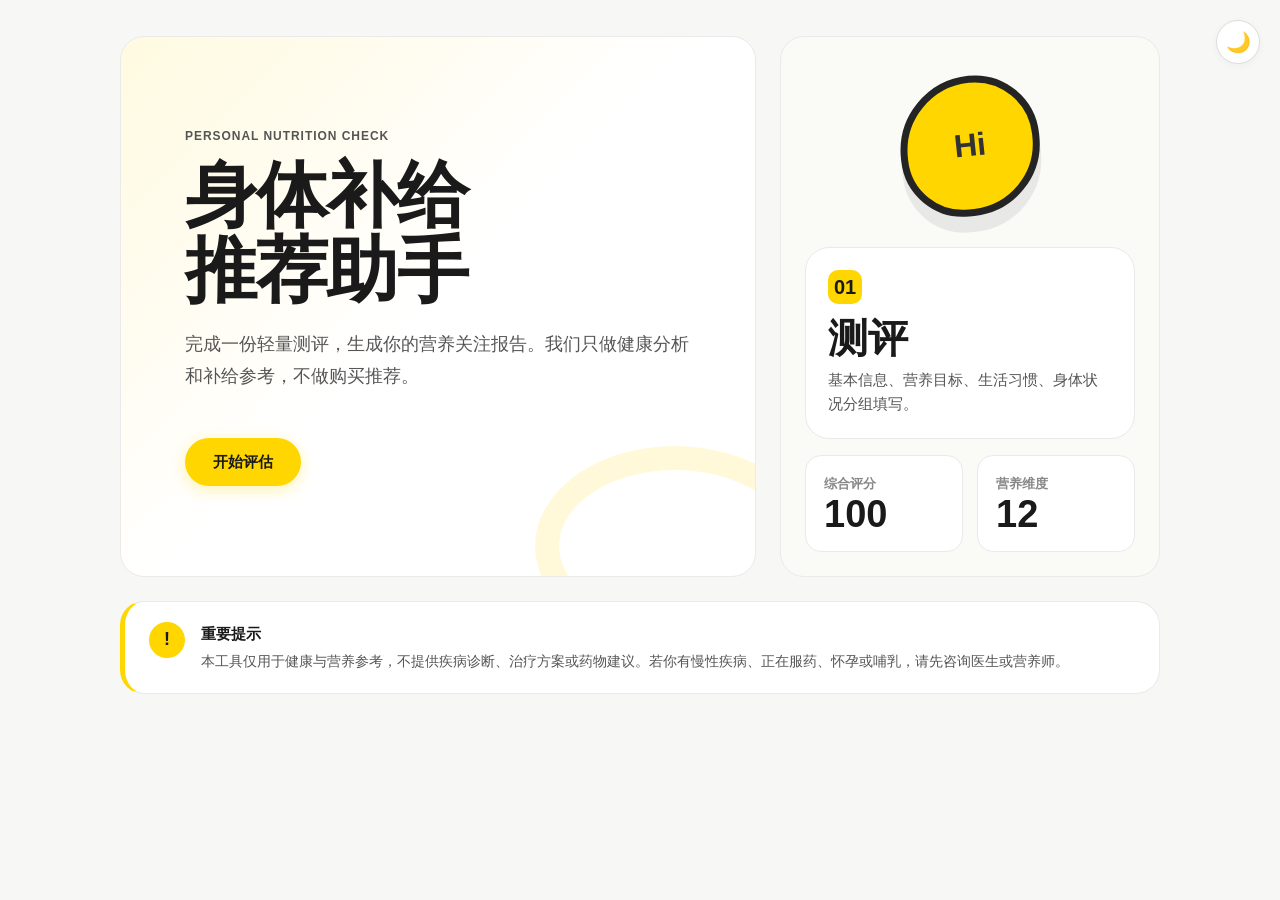
==== commit e05cd4a8: "增添了一些功能" ====
--- a/2026_05/index.html
+++ b/2026_05/index.html
@@ -1,5 +1,5 @@
 <!DOCTYPE html>
-<html lang="zh-CN">
+<html lang="zh-CN" data-theme="light">
 <head>
   <meta charset="UTF-8">
   <meta name="viewport" content="width=device-width, initial-scale=1.0">
@@ -8,6 +8,10 @@
 </head>
 <body>
   <a href="#assessment" class="skip-link">跳到主要内容</a>
+
+  <button class="theme-toggle" id="themeToggle" aria-label="切换深色模式" title="切换深色模式">
+    <span class="theme-icon" aria-hidden="true">🌙</span>
+  </button>
 
   <main class="app-shell">
     <!-- ===== Hero ===== -->
@@ -251,6 +255,9 @@
   <!-- Toast notification -->
   <div class="toast" id="toast" role="status" aria-live="polite" hidden></div>
 
+  <!-- Confetti container -->
+  <div class="confetti-container" id="confettiContainer" aria-hidden="true"></div>
+
   <script src="script.js"></script>
 </body>
 </html>
--- a/2026_05/style.css
+++ b/2026_05/style.css
@@ -1581,6 +1581,342 @@
   background: #fef0ee;
 }
 
+/* ===== Theme Toggle (Dark Mode) ===== */
+.theme-toggle {
+  position: fixed;
+  top: 20px;
+  right: 20px;
+  z-index: 900;
+  width: 44px;
+  height: 44px;
+  display: flex;
+  align-items: center;
+  justify-content: center;
+  border: 1.5px solid var(--line-strong);
+  border-radius: 50%;
+  background: var(--surface);
+  cursor: pointer;
+  font-size: 20px;
+  transition: all var(--transition);
+  box-shadow: var(--shadow-sm);
+}
+
+.theme-toggle:hover {
+  transform: scale(1.08);
+  box-shadow: var(--shadow);
+  border-color: var(--yellow);
+}
+
+.theme-toggle:focus-visible {
+  outline: 3px solid var(--yellow);
+  outline-offset: 3px;
+}
+
+/* ===== Dark Mode ===== */
+[data-theme="dark"] {
+  --yellow: #ffd600;
+  --yellow-light: #3d3700;
+  --yellow-warm: #2a2500;
+  --ink: #e8e8e8;
+  --ink-secondary: #aaaaaa;
+  --ink-muted: #777777;
+  --surface: #1e1e1e;
+  --bg: #141414;
+  --bg-warm: #1a1a1a;
+  --line: #2a2a2a;
+  --line-strong: #3a3a3a;
+  --shadow-sm: 0 2px 8px rgba(0,0,0,0.20);
+  --shadow: 0 8px 30px rgba(0,0,0,0.30);
+  --shadow-lg: 0 20px 50px rgba(0,0,0,0.40);
+  color-scheme: dark;
+}
+
+[data-theme="dark"] .hero-copy {
+  background: linear-gradient(135deg, rgba(255,214,0,0.08) 0%, transparent 50%), var(--surface);
+}
+
+[data-theme="dark"] .hero-copy::after {
+  border-color: rgba(255,214,0,0.08);
+}
+
+[data-theme="dark"] .hero-panel {
+  background: #1a1a1a;
+}
+
+[data-theme="dark"] .assessment {
+  background: var(--bg);
+}
+
+[data-theme="dark"] .field,
+[data-theme="dark"] .question-card,
+[data-theme="dark"] .review-box,
+[data-theme="dark"] .summary-panel,
+[data-theme="dark"] .analysis-card,
+[data-theme="dark"] .plan-card,
+[data-theme="dark"] .recommend-card,
+[data-theme="dark"] .safety-card,
+[data-theme="dark"] .action-card,
+[data-theme="dark"] .wellness-card.main,
+[data-theme="dark"] .metric-card {
+  background: var(--surface);
+}
+
+[data-theme="dark"] select,
+[data-theme="dark"] input {
+  background: #2a2a2a;
+  border-color: var(--line);
+  color: var(--ink);
+}
+
+[data-theme="dark"] select:focus,
+[data-theme="dark"] input:focus {
+  background: #2a2518;
+}
+
+[data-theme="dark"] .choice {
+  background: #2a2a2a;
+  border-color: var(--line);
+  color: var(--ink-secondary);
+}
+
+[data-theme="dark"] .choice:hover {
+  background: #333;
+  border-color: #555;
+}
+
+[data-theme="dark"] .choice:has(input:checked) {
+  background: var(--yellow);
+  color: #111;
+  border-color: var(--yellow);
+}
+
+[data-theme="dark"] .chip-choice:has(input:checked) {
+  background: var(--yellow);
+  color: #111;
+  border-color: var(--yellow);
+}
+
+[data-theme="dark"] .tag,
+[data-theme="dark"] .nutrient {
+  background: #2a2a2a;
+  color: #ddd;
+}
+
+[data-theme="dark"] .push-list span {
+  background: var(--yellow);
+  color: #111;
+}
+
+[data-theme="dark"] .bmi-card,
+[data-theme="dark"] .supplement-push,
+[data-theme="dark"] .summary-advice,
+[data-theme="dark"] .supplement-interaction {
+  background: #1a1a1a;
+}
+
+[data-theme="dark"] .insight-grid > div,
+[data-theme="dark"] .meal-slot,
+[data-theme="dark"] .explanation-box {
+  background: #1a1a1a;
+}
+
+[data-theme="dark"] .explanation-box {
+  border-color: #4a3f10;
+  background: #1e1c10;
+}
+
+[data-theme="dark"] .score-bar {
+  background: #333;
+}
+
+[data-theme="dark"] .radar-grid polygon {
+  stroke: #333;
+}
+
+[data-theme="dark"] .radar-grid line {
+  stroke: #2a2a2a;
+}
+
+[data-theme="dark"] .radar-grid text {
+  fill: #999;
+}
+
+[data-theme="dark"] .notice,
+[data-theme="dark"] .results {
+  background: var(--bg);
+}
+
+[data-theme="dark"] .stage-map span::before {
+  background: #2a2a2a;
+}
+
+[data-theme="dark"] .stage-map span.is-done::before,
+[data-theme="dark"] .stage-map span.is-current::before {
+  background: var(--yellow);
+}
+
+[data-theme="dark"] .question-summary {
+  background: var(--surface);
+}
+
+[data-theme="dark"] .progress-track {
+  background: #2a2a2a;
+}
+
+[data-theme="dark"] .tier-card.critical-tier {
+  background: #2a2000;
+}
+
+[data-theme="dark"] .tier-card.try-tier {
+  background: #1a2230;
+}
+
+[data-theme="dark"] .tier-card.maintain-tier {
+  background: #1a1a1a;
+}
+
+[data-theme="dark"] .interaction-warn {
+  background: #2a1010;
+}
+
+[data-theme="dark"] .interaction-caution {
+  background: #2a2400;
+}
+
+[data-theme="dark"] .interaction-positive {
+  background: #102a1a;
+}
+
+[data-theme="dark"] .high-risk-banner {
+  background: #2a1010;
+}
+
+/* ===== Confetti ===== */
+.confetti-container {
+  position: fixed;
+  inset: 0;
+  pointer-events: none;
+  z-index: 9999;
+  overflow: hidden;
+}
+
+.confetti-piece {
+  position: absolute;
+  top: -40px;
+  width: 12px;
+  height: 12px;
+  animation: confettiFall linear forwards;
+}
+
+@keyframes confettiFall {
+  0% {
+    transform: translateY(0) rotate(0deg) scale(1);
+    opacity: 1;
+  }
+  80% {
+    opacity: 1;
+  }
+  100% {
+    transform: translateY(105vh) rotate(720deg) scale(0.5);
+    opacity: 0;
+  }
+}
+
+/* ===== Radar Chart Animation ===== */
+.radar-area {
+  transform-origin: 125px 118px;
+  animation: radarExpand 0.8s cubic-bezier(0.34, 1.56, 0.64, 1) both;
+}
+
+@keyframes radarExpand {
+  from {
+    transform: scale(0);
+    opacity: 0;
+  }
+  to {
+    transform: scale(1);
+    opacity: 1;
+  }
+}
+
+/* ===== Interactive Checklist ===== */
+.action-checklist-item {
+  display: flex;
+  align-items: flex-start;
+  gap: 10px;
+  padding: 10px 0;
+}
+
+.action-checklist-item input[type="checkbox"] {
+  width: 20px;
+  height: 20px;
+  min-height: 20px;
+  flex-shrink: 0;
+  margin-top: 2px;
+  accent-color: var(--yellow);
+  cursor: pointer;
+}
+
+.action-checklist-item label {
+  cursor: pointer;
+  color: var(--ink-secondary);
+  font-size: 14px;
+  line-height: 1.6;
+  transition: color var(--transition), text-decoration var(--transition);
+  user-select: none;
+}
+
+.action-checklist-item input:checked + label {
+  color: var(--ink-muted);
+  text-decoration: line-through;
+  text-decoration-color: var(--yellow);
+  text-decoration-thickness: 2px;
+}
+
+.checklist-progress {
+  height: 6px;
+  margin-bottom: 16px;
+  overflow: hidden;
+  border-radius: var(--radius-full);
+  background: #eee;
+}
+
+.checklist-progress-fill {
+  height: 100%;
+  border-radius: inherit;
+  background: var(--yellow);
+  transition: width 0.4s ease;
+}
+
+[data-theme="dark"] .checklist-progress {
+  background: #333;
+}
+
+/* ===== Report Card staggered entrance ===== */
+.plan-card {
+  animation: cardSlideUp 0.5s ease both;
+}
+
+.plan-card:nth-child(1) { animation-delay: 0.05s; }
+.plan-card:nth-child(2) { animation-delay: 0.12s; }
+.plan-card:nth-child(3) { animation-delay: 0.19s; }
+.plan-card:nth-child(4) { animation-delay: 0.26s; }
+.plan-card:nth-child(5) { animation-delay: 0.33s; }
+.plan-card:nth-child(6) { animation-delay: 0.40s; }
+.plan-card:nth-child(7) { animation-delay: 0.47s; }
+.plan-card:nth-child(8) { animation-delay: 0.54s; }
+
+@keyframes cardSlideUp {
+  from {
+    opacity: 0;
+    transform: translateY(24px);
+  }
+  to {
+    opacity: 1;
+    transform: translateY(0);
+  }
+}
+
 /* ===== Print Styles ===== */
 @media print {
   body {
